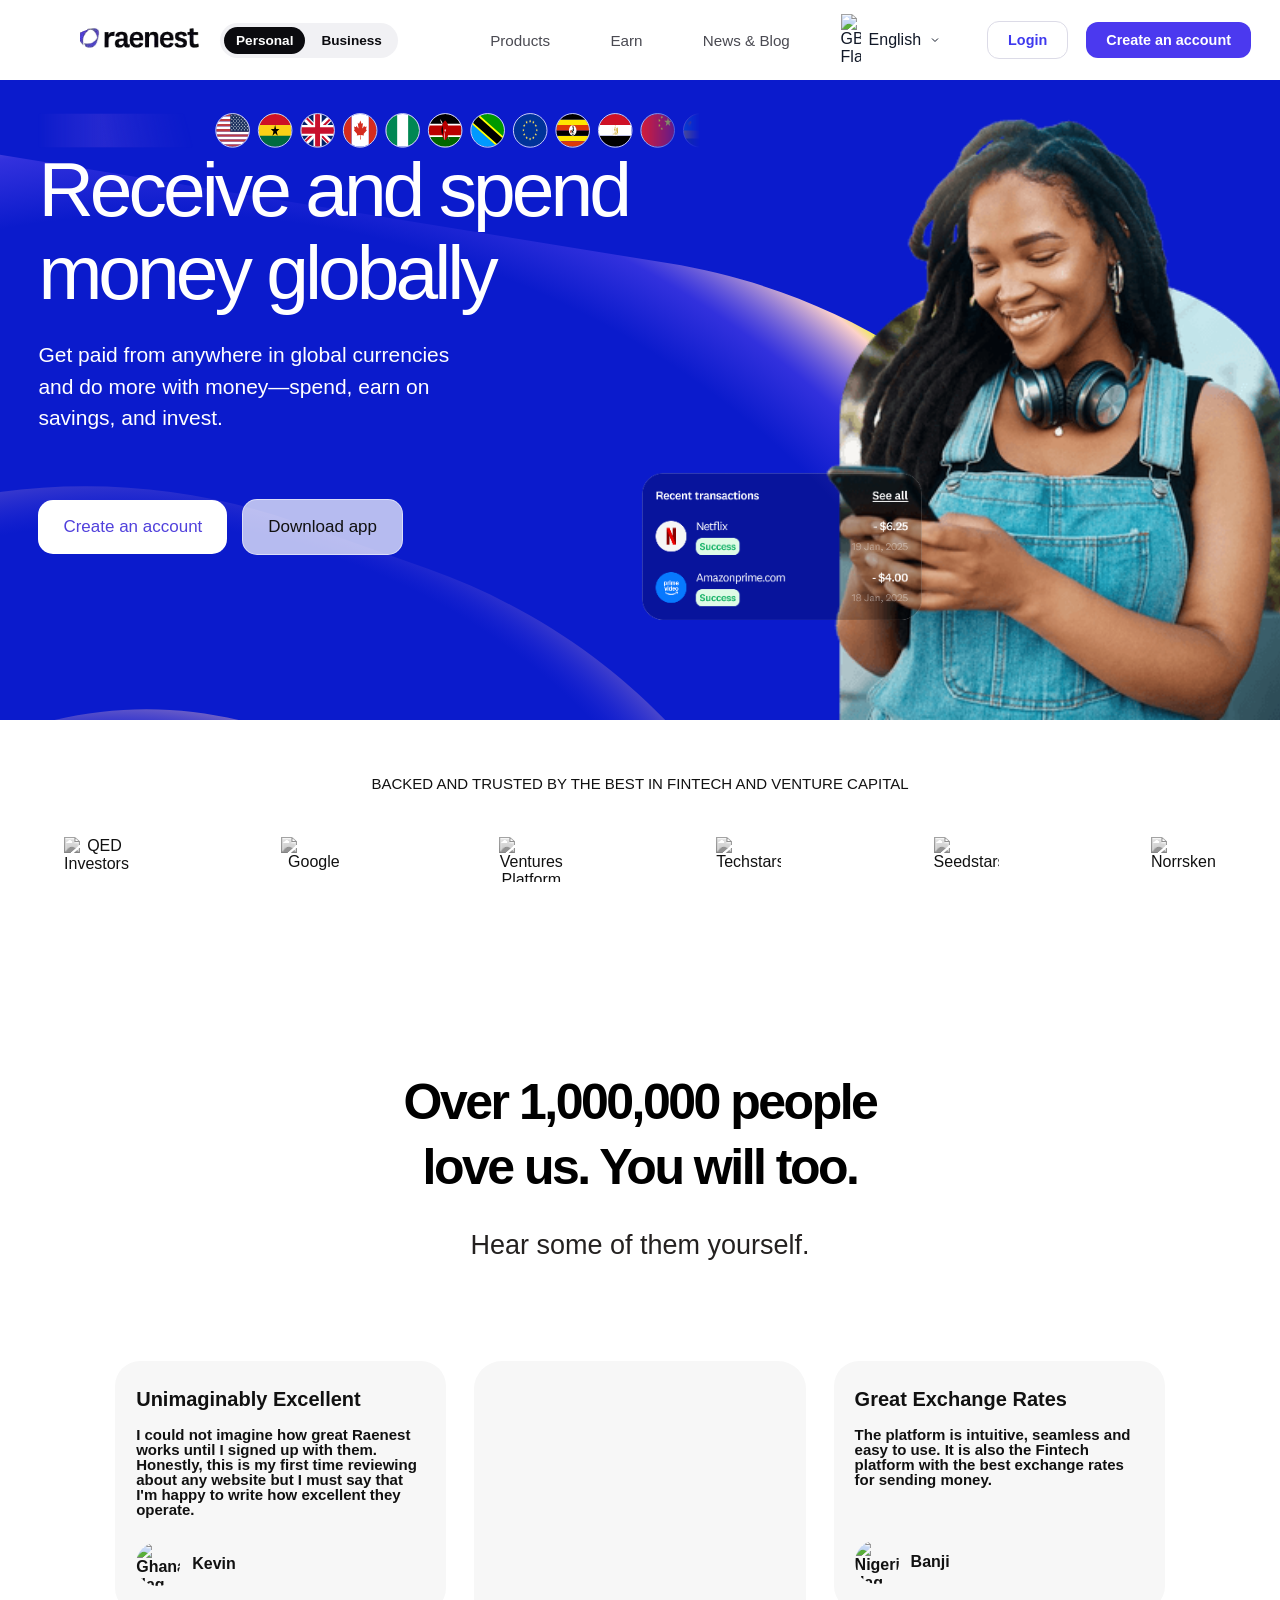
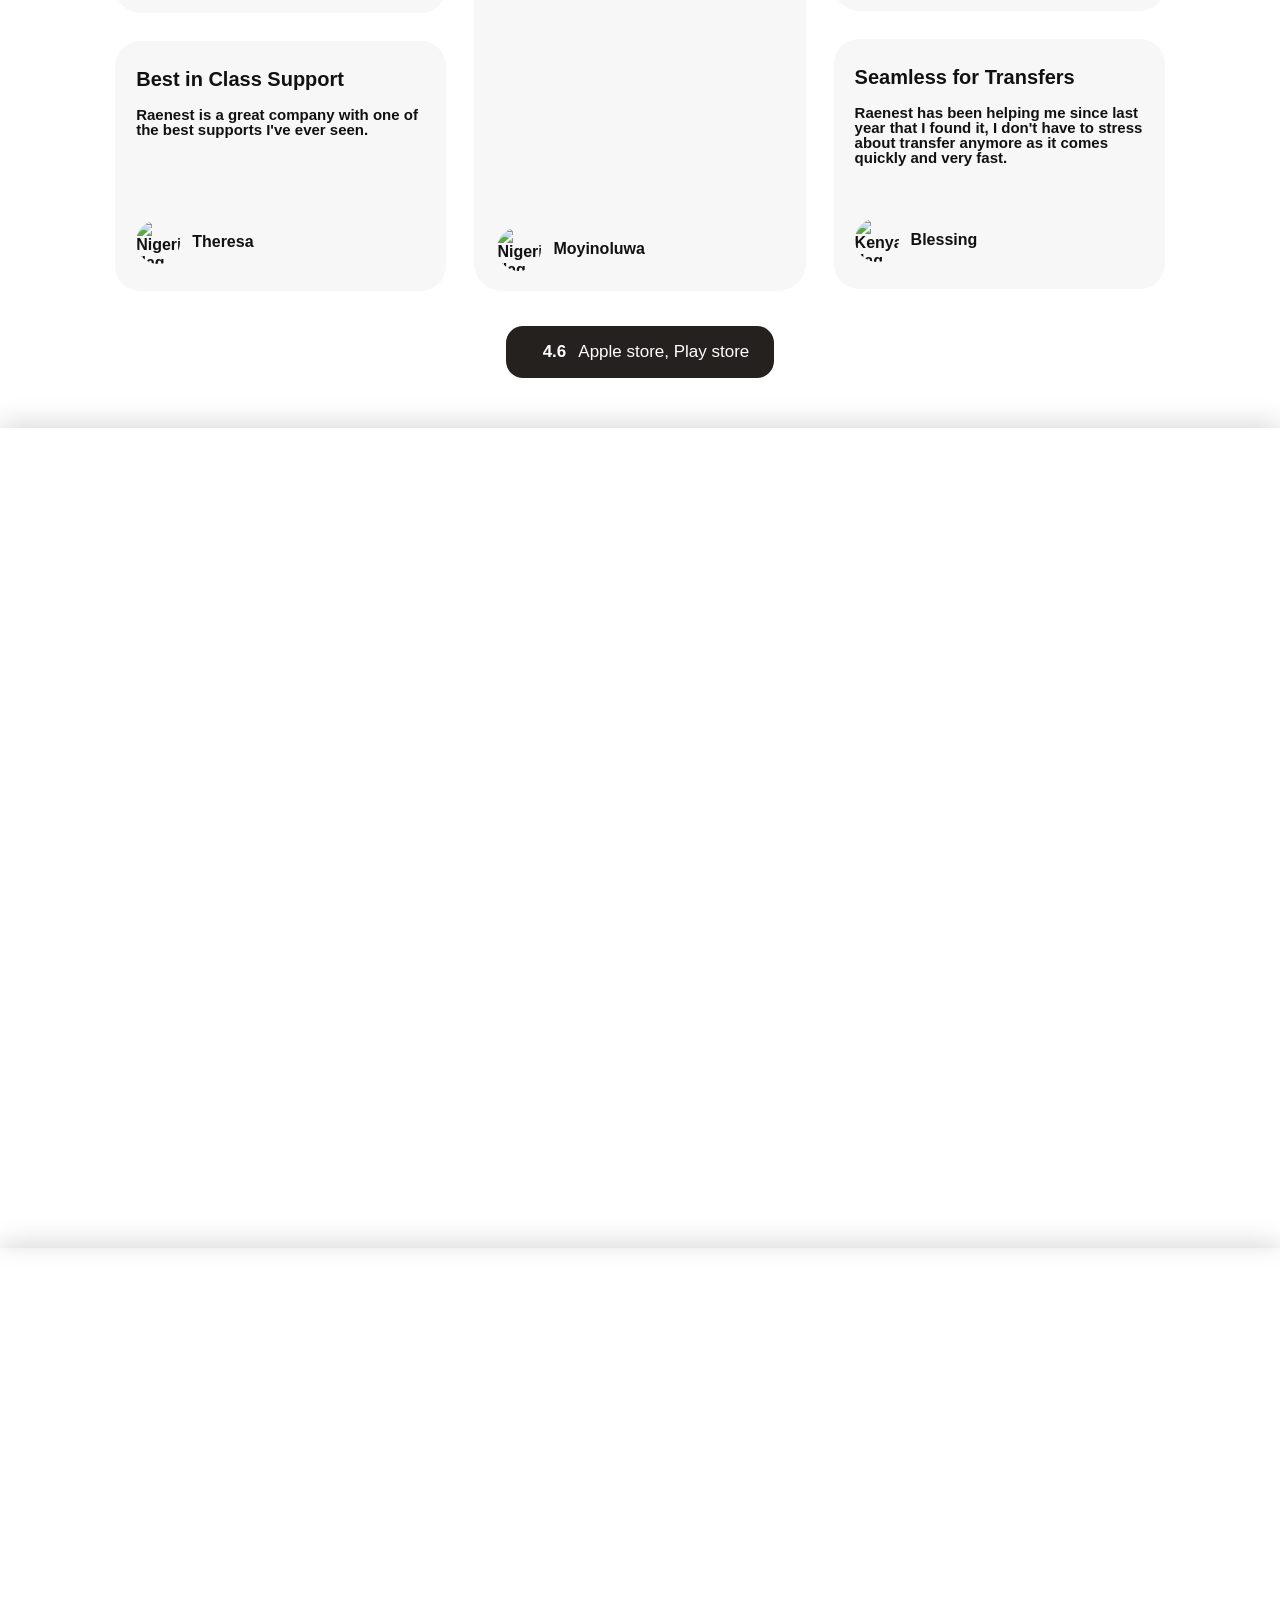
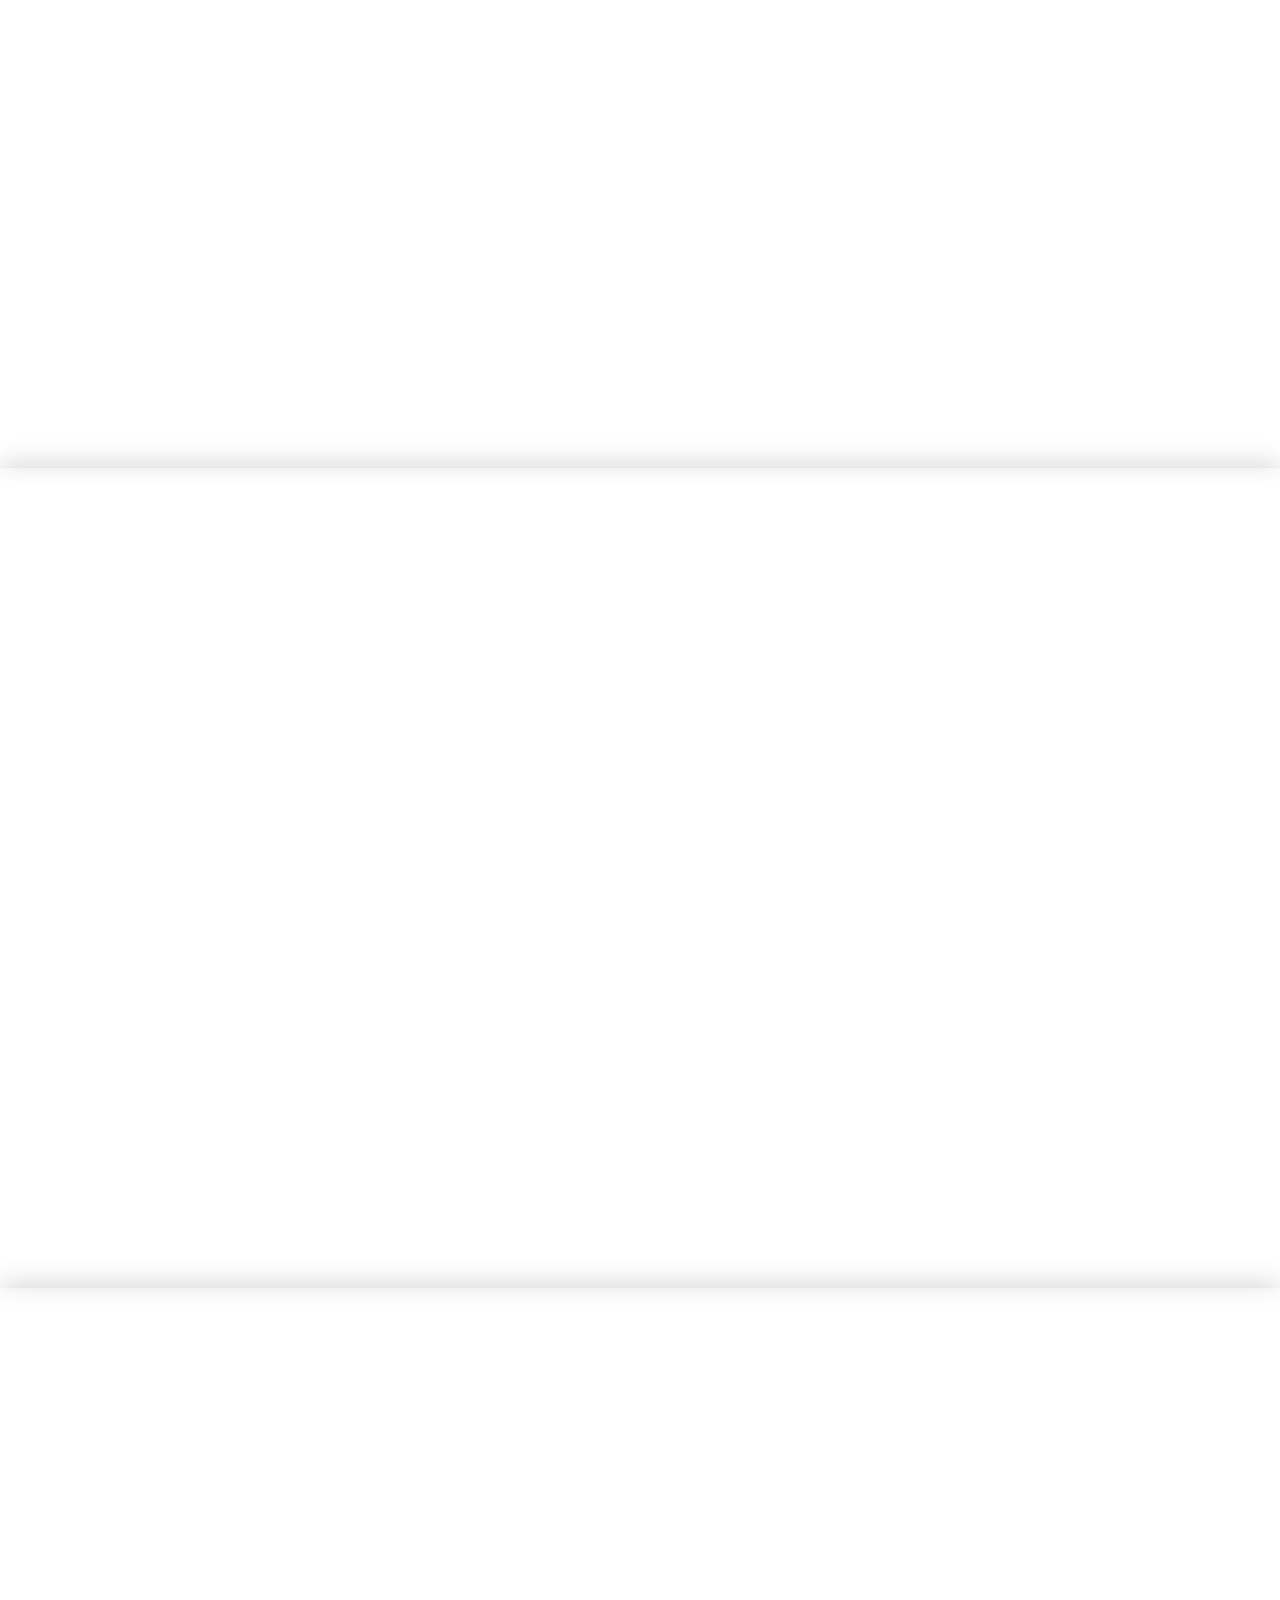
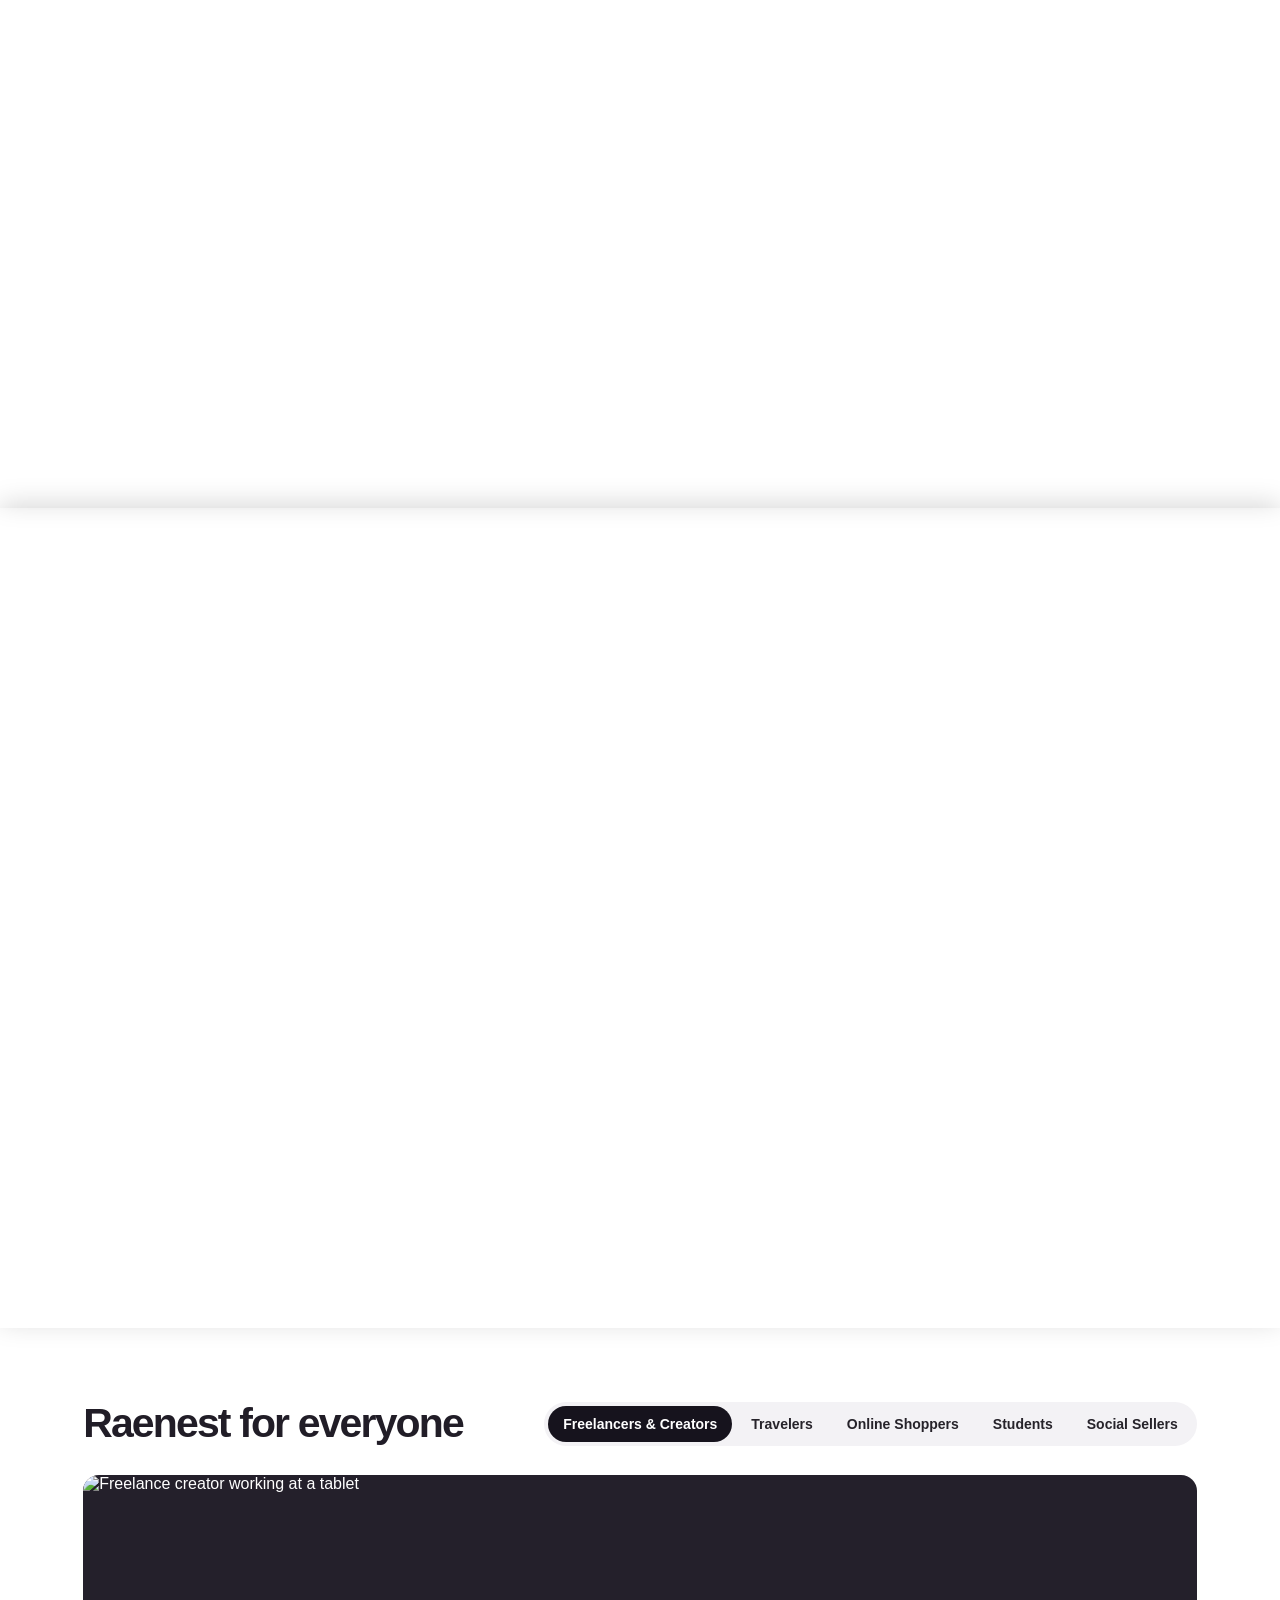
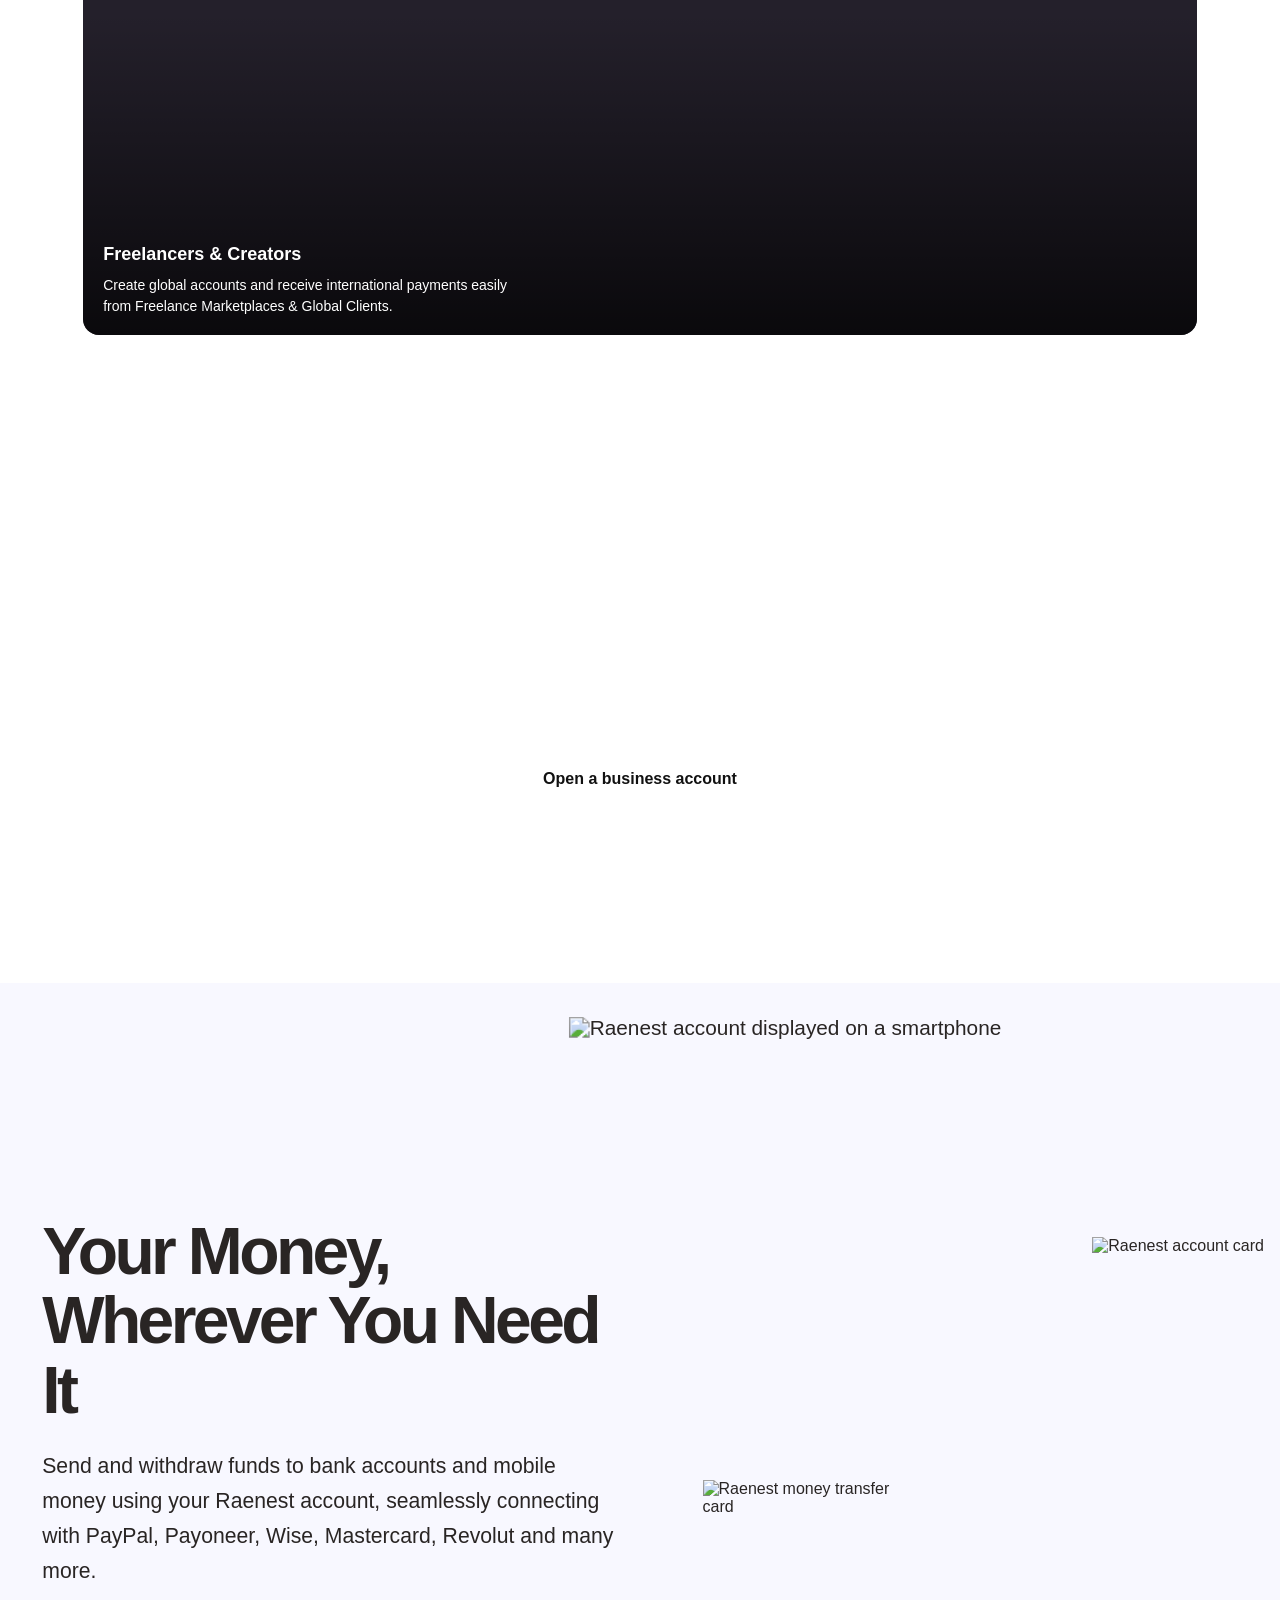
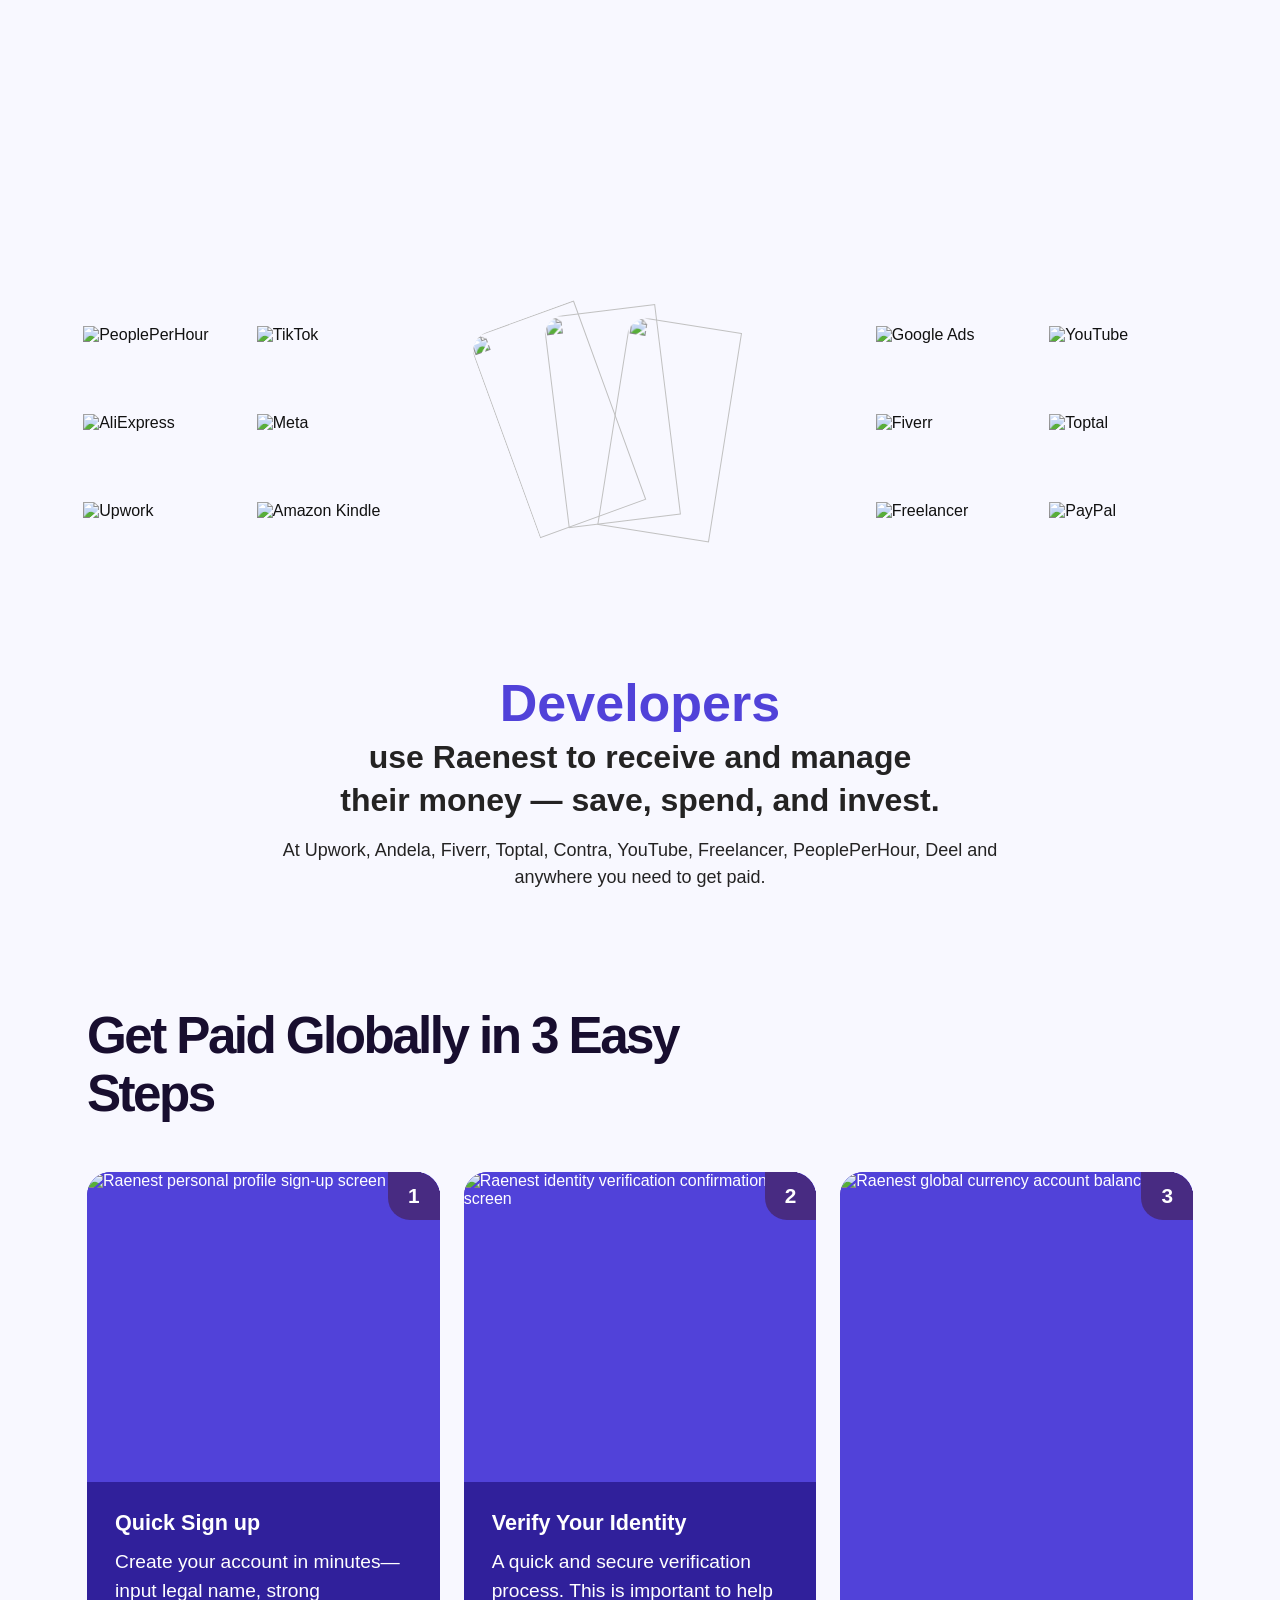
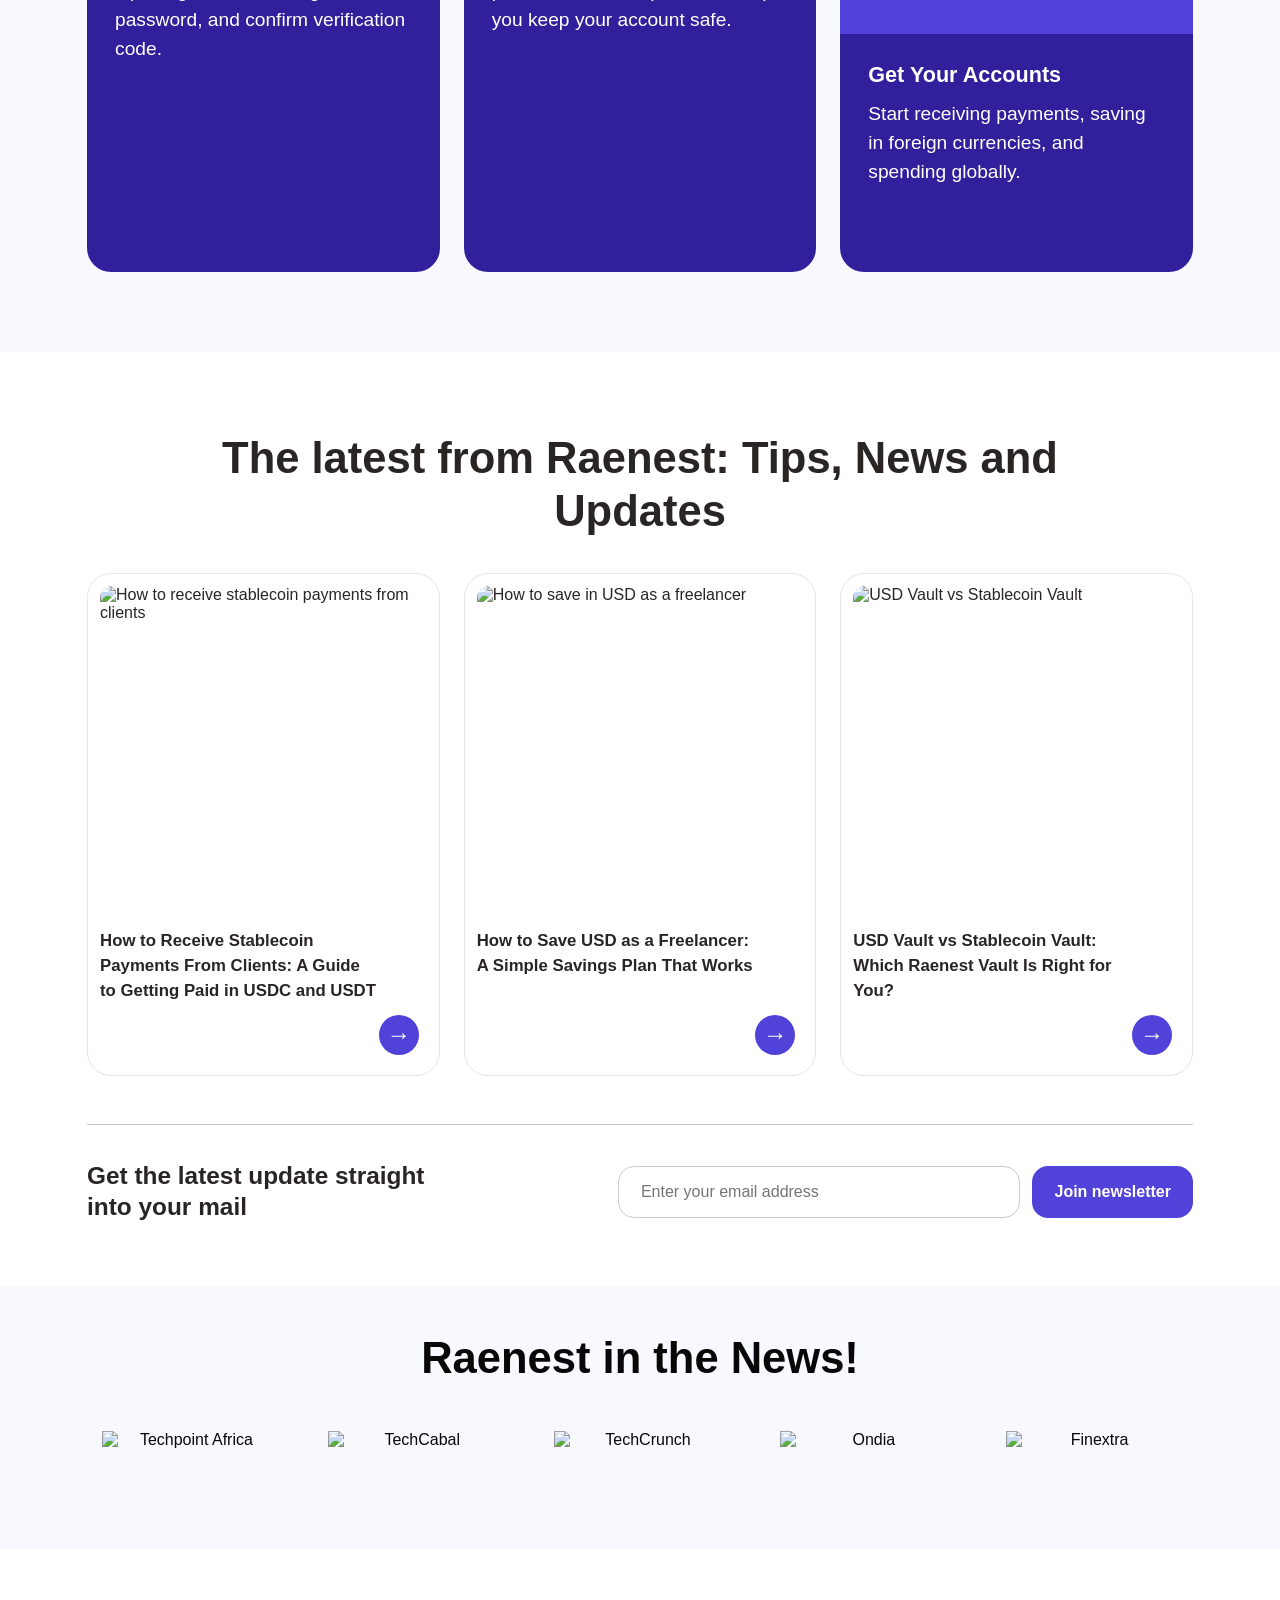
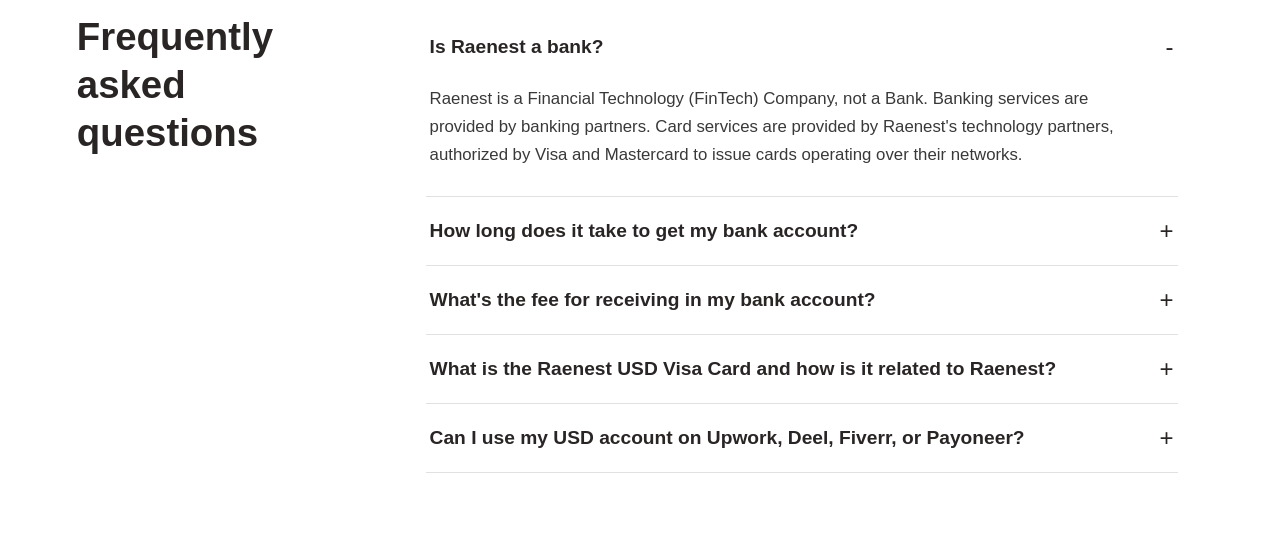
==== index.html @ e1b1f2dd "second commit" ====
<!DOCTYPE html>
<html lang="en">
<head>
    <meta charset="UTF-8">
    <meta name="viewport" content="width=device-width, initial-scale=1.0">
    <title>Raenest Landing Page</title>
    <link rel="stylesheet" href="projectse.css">
</head>
<body>

    <nav class="navbar">
        <div class="nav-left">
            <div class="logo-placeholder">
                <img src="raenest-removebg-preview.png" alt="Raenest" width="120px">
            </div>
            <div class="audience-toggle" role="group" aria-label="Choose account type">
                <input type="radio" name="audience" id="personal" checked>
                <label class="nav-link" for="personal">Personal</label>
                <input type="radio" name="audience" id="business">
                <label class="nav-link" for="business">Business</label>
            </div>
        </div>
        <input class="nav-menu-toggle" type="checkbox" id="nav-menu-toggle" aria-label="Toggle navigation menu">
        <label class="menu-toggle" for="nav-menu-toggle" aria-hidden="true">
            <span></span>
            <span></span>
        </label>
        <div class="nav-content">
            <div class="nav-center">
                <a href="#" class="nav-link">Products</a>
                <a href="#" class="nav-link">Earn</a>
                <a href="#" class="nav-link">News &amp; Blog</a>
            </div>
            <div class="nav-right">
                <div class="lang-selector">
                    <img class="flag" src="https://cdn.prod.website-files.com/67d85bdb392a92fa03e2f524/6a8ad5b610c1d2eadf1f2178_united-kingdom%20(1).png" alt="GB Flag" width="20px">
                    <span class="lang-text">English</span>
                    <svg class="chevron" width="12" height="12" viewBox="0 0 24 24" fill="none" stroke="currentColor" stroke-width="2"><path d="M6 9l6 6 6-6"/></svg>
                    <ul class="dropdown-menu dropdown-menu-end border-0 custom-dropdown-menu">
                        <li><a class="dropdown-item fw-bold" href="#">English</a></li>
                        <li><a class="dropdown-item" href="#">Spanish (Argentina)</a></li>
                        <li><a class="dropdown-item" href="#">French</a></li>
                        <li><a class="dropdown-item" href="#">Portuguese (Brazil)</a></li>
                        <li><a class="dropdown-item" href="#">Spanish (Colombia)</a></li>
                    </ul>
                </div>
                <a href="#" class="btn-login">Login</a>
                <a href="#" class="btn-signup">Create an account</a>
            </div>
        </div>
    </nav>


   
<section class="hero-section">

    <div class="hero-content">

        <div class="marquee">
    <div class="image-marquee-track">

        <img src="marquee Mask group (1).svg" alt="Country flags">
        <img src="logo marquee.svg" alt="Country flags">

    
        <img src="marquee Mask group (1).svg" alt="">
        <img src="logo marquee.svg" alt="">

    </div>
</div>

   
        <h1 class="hero-title">
            Receive and spend <br>
            money globally
        </h1>

   
        <p class="hero-description">
            Get paid from anywhere in global currencies
            and do more with money—spend, earn on
            savings, and invest.
        </p>

     
        <div class="hero-actions">
            <a href="#" class="btn-cta primary-btn">
                Create an account
            </a>

            <a href="#" class="btn-cta secondary-btn">
                Download app
            </a>
        </div>

    </div>

   
    <div class="hero-media">
        <img src="Hero img personal-p-500.png" alt="Woman using her phone" width="2000px">
    </div>

    <div class="transaction-ui">
        <img src="Hero UI elements-1.png" alt="Background design">
    </div>

</section>

<section class="partners-section">

    <p class="partners-title">
        BACKED AND TRUSTED BY THE BEST IN FINTECH AND VENTURE CAPITAL
    </p>

    <div class="partners-logos">

        <img src="https://cdn.prod.website-files.com/67d85bdb392a92fa03e2f524/67da66e25339e051897888ee_qed.png" alt="QED Investors">

        <img src="https://cdn.prod.website-files.com/67d85bdb392a92fa03e2f524/67da66e2ddf67bd881749128_google.png" alt="Google">

        <img src="https://cdn.prod.website-files.com/67d85bdb392a92fa03e2f524/67da66e289b6706c3b42531a_vp.png" alt="Ventures Platform">

        <img src="https://cdn.prod.website-files.com/67d85bdb392a92fa03e2f524/67da66e2ac4a8a6c96a04547_techstars.png" alt="Techstars">

        <img src="https://cdn.prod.website-files.com/67d85bdb392a92fa03e2f524/67da66e2a1e0321127b392e8_seedstars.png" alt="Seedstars">

        <img src="https://cdn.prod.website-files.com/67d85bdb392a92fa03e2f524/6970a42908ffd82bfbc701b1_61f171f1e7e4fd0fe075a36a_n22_logo_2-p-500%20(2)%201%20(1).png" alt="Norrsken">

    </div>       
    
</section>

<section class="testimonial-heading">

    <h2>
        Over 1,000,000 people
        <br>
        love us. You will too.
    </h2>

    <p>Hear some of them yourself.</p>

</section>


<section class="testimonials-section">

    <div class="testimonials-container">

       
        <div class="testimonial-column">

            <div class="testimonial-card">
                <h3>Unimaginably Excellent</h3>
                <p><b>
                    I could not imagine how great Raenest works until I signed up with them. Honestly, this is my first time reviewing about any website but I must say that I'm happy to write how excellent they operate.
                </p></b>

                <div class="customer">
                    <img src="https://cdn.prod.website-files.com/67d85bdb392a92fa03e2f524/6807d1d28d7497fd3f35af4a_GH.webp" alt="Ghana flag">
                    <span>Kevin</span>
                </div>
            </div>

            <div class="testimonial-card">
                <h3>Best in Class Support</h3>
                <p><b>
                    Raenest is a great company with one of the
                    best supports I've ever seen.
                </p></b>

                <div class="customer">
                    <img src="https://cdn.prod.website-files.com/67d85bdb392a92fa03e2f524/6821d0d958e5afc24453688b_ng.svg" alt="Nigeria flag">
                    <span>Theresa</span>
                </div>
            </div>

        </div>

       
        <div class="testimonial-video">

            <div class="video-thumbnail">
                <iframe
                    src="https://www.youtube-nocookie.com/embed/g3D_YGKjyms"
                    title="Moyinoluwa's customer testimonial"
                    allow="accelerometer; autoplay; clipboard-write; encrypted-media; gyroscope; picture-in-picture; web-share"
                    referrerpolicy="strict-origin-when-cross-origin"
                    allowfullscreen>
                </iframe>
            </div>

            <div class="customer">
                <img src="https://cdn.prod.website-files.com/67d85bdb392a92fa03e2f524/6807d11985d46c59f5491fde_NG.webp" alt="Nigeria flag">
                <span>Moyinoluwa</span>
            </div>

        </div>

      
        <div class="testimonial-column">

            <div class="testimonial-card">
                <h3>Great Exchange Rates</h3>
                <p><b>
                    The platform is intuitive, seamless and easy to use. It is also the Fintech platform with the best exchange rates for sending money.
                </p></b>

                <div class="customer">
                    <img src="https://cdn.prod.website-files.com/67d85bdb392a92fa03e2f524/6821d0d958e5afc24453688b_ng.svg" alt="Nigeria flag">
                    <span>Banji</span>
                </div>
            </div>

            <div class="testimonial-card">
                <h3>Seamless for Transfers</h3>
                <p><b>
                    Raenest has been helping me since last year that I found it, I don't have to stress about transfer anymore as it comes quickly and very fast.
                </p></b>

                <div class="customer">
                    <img src="https://cdn.prod.website-files.com/67d85bdb392a92fa03e2f524/6821d0d9dca1f99797d96f65_kny.svg" alt="Kenya flag">
                    <span>Blessing</span>
                </div>
            </div>

        </div>

    </div>

    <div class="rating-badge">
        <img src="store-rating.png" alt="">
        <strong>4.6</strong>
        <span>Apple store, Play store</span>
    </div>

</section>



<section class="raenest-stack">

   
    <div class="stack-card receive-card">
        <h3>Receive money</h3>

        <img class="inner-first" src="https://cdn.prod.website-files.com/67d85bdb392a92fa03e2f524/67dbf3dde33fa740f7d812b1_slider%201%20ui%20element%2001.svg" alt="" width="400px">

        <div class="card-content">
            <h1>The reliable way to get paid</h1>
            <p>
                Get paid on time, every time, with accounts
                in USD, GBP, EUR, plus easy invoicing and payment links.
            </p>
            <a href="#">Learn more →</a>
        </div>
    </div>


    <div class="stack-card accounts-card">
        <h3>Global accounts</h3>

        <div class="card-content">
            <h1>Global Accounts</h1>
            <p>
               Get USD, GBP, EUR, USDT and USDC accounts in minutes so you can focus on what
                matters most—receiving, spending and saving your money.
            </p>
            <a href="#">Learn more →</a>
        </div>
    </div>

    <div class="stack-card cards-card">
        <h3>Cards</h3>

        <div class="card-content">
            <h1>Cards for everyone</h1>
            <p>
                Work, shop, travel – you decide. Our virtual and physical cards give you the power 
                with transparent pricing, accepted wherever Visa is accepted. Whether it’s Google, 
                Canva, Zoom, AWS, Amazon, eBay etc. We’ve got you
            </p>
            <a href="#">Learn more →</a>
        </div>
    </div>

    <div class="stack-card send-card">
        <h3>Send money</h3>

        <div class="card-content">
            <h1>Send money worldwide</h1>
            <p>
                Sending money is now easier and more affordable with reasonable upfront transaction fees and
                 flexible transfer options. Get started today and send your first transfer in minutes.
            </p>
            <a href="#">Learn more →</a>
        </div>
    </div>


    <div class="stack-card earn-card">
        <h3>Earn</h3>

        <div class="card-content">
            <h1>Exclusive rewards & perks</h1>
            <p>
                The more you transact, the more you earn
                real money — unlock monthly rewards.
            </p>
            <a href="#">Learn more →</a>
        </div>
    </div>

</section>

<div id="carouselPeek" class="carousel slide">
  <input class="audience-radio" type="radio" name="audience-carousel" id="audience-freelancers" checked>
  <input class="audience-radio" type="radio" name="audience-carousel" id="audience-travelers">
  <input class="audience-radio" type="radio" name="audience-carousel" id="audience-shoppers">
  <input class="audience-radio" type="radio" name="audience-carousel" id="audience-students">
  <input class="audience-radio" type="radio" name="audience-carousel" id="audience-sellers">
  <div class="d-flex justify-content-between align-items-center">
    <h2 class="mb-0">Raenest for everyone</h2>
        <div class="d-flex align-items-center gap-3">
          <div class="carousel-indicators carousel-audience-toggle" role="group" aria-label="Choose who Raenest is for">
            <label class="carousel-audience-button" for="audience-freelancers">Freelancers &amp; Creators</label>
            <label class="carousel-audience-button" for="audience-travelers">Travelers</label>
            <label class="carousel-audience-button" for="audience-shoppers">Online Shoppers</label>
            <label class="carousel-audience-button" for="audience-students">Students</label>
            <label class="carousel-audience-button" for="audience-sellers">Social Sellers</label>
          </div>
    </div>
  </div>
  <div class="carousel-inner">
    <div class="carousel-item audience-slide">
      <img src="https://cdn.prod.website-files.com/67d8614570bbea9ea5932686/6809058ad8a04756d5810503_who%20we%20serve%2001-p-800.webp" class="d-block w-100" alt="Freelance creator working at a tablet">
      <div class="audience-slide-copy">
        <h3>Freelancers &amp; Creators</h3>
        <p>Create global accounts and receive international payments easily from Freelance Marketplaces &amp; Global Clients.</p>
      </div>
    </div>
    <div class="carousel-item audience-slide">
      <img src="https://cdn.prod.website-files.com/67d8614570bbea9ea5932686/680905a67134492a493ee0a6_who%20we%20serve%2002-p-500.webp" class="d-block w-100" alt="Traveler at an airport">
      <div class="audience-slide-copy">
        <h3>Travelers</h3>
        <p>Use your card at Visa merchants worldwide while you travel.</p>
      </div>
    </div>
    <div class="carousel-item audience-slide"><img src="https://cdn.prod.website-files.com/67d8614570bbea9ea5932686/680905bbd5bf2c9bf42b6312_who%20we%20serve%2003.webp" class="d-block w-100" alt="Online shopper making a purchase">
    <div class="audience-slide-copy">
      <h3>Online Shoppers</h3>
      <p>Use virtual dollar cards for international shopping.</p></div>
    </div>
    <div class="carousel-item audience-slide">
      <img src="https://cdn.prod.website-files.com/67d8614570bbea9ea5932686/680905c8bfa031d79706c6eb_who%20we%20serve%2004.webp" class="d-block w-100" alt="Student studying with a laptop">
      <div class="audience-slide-copy">
        <h3>Students</h3>
          <p>Easily pay for courses, subscriptions, and study materials via our USD card.</p>
      </div>
    </div>
    <div class="carousel-item audience-slide">
      <img src="https://cdn.prod.website-files.com/67d8614570bbea9ea5932686/680905d64594fe06327c1381_who%20we%20serve%2005.webp" class="d-block w-100" alt="Social seller managing an online business">
      <div class="audience-slide-copy">
        <h3>Social Sellers</h3>
          <p>Accept payments from customers worldwide through payment links.</p>
      </div>
    </div>
  </div>
</div>

 <section class="business-banner">
        <h1>Raenest for business</h1>
        <p>Join over 11,000 businesses making international payments and receiving money in 13+ countries on Raenest business.</p>
        <a class="business-banner-button" href="#">Open a business account</a>
    </section>

 <section class="money-section" aria-labelledby="money-title">
     <div class="money-copy">
         <h2 id="money-title">Your Money,<br>Wherever You Need It</h2>
         <p>Send and withdraw funds to bank accounts and mobile money using your Raenest account, seamlessly connecting with PayPal, Payoneer, Wise, Mastercard, Revolut and many more.</p>
     </div>
     <div class="money-visual" aria-label="Raenest account on a phone with account and transfer cards">
         <img class="money-phone" src="https://cdn.prod.website-files.com/67d85bdb392a92fa03e2f524/682f5419c71336ffd4733404_Raenest%20Standing%20mockup%201-p-1080.webp" alt="Raenest account displayed on a smartphone">
         <img class="money-card money-card-account" src="https://cdn.prod.website-files.com/67d85bdb392a92fa03e2f524/67fe71a81bd4684160470954_money%20everywhere1.svg" alt="Raenest account card">
         <img class="money-card money-card-transfer" src="https://cdn.prod.website-files.com/67d85bdb392a92fa03e2f524/67fe71652abb49bf3261e1db_money%20everywhere2.svg" alt="Raenest money transfer card">
     </div>
 </section>

 <section class="platforms-section" aria-label="Platforms where Raenest customers work and shop">
     <div class="platform-logos platform-logos-left">
         <img src="https://cdn.prod.website-files.com/67d85bdb392a92fa03e2f524/67dc4bf00f633246ea915879_Creator-company%20logos.png" alt="PeoplePerHour">
         <img src="https://cdn.prod.website-files.com/67d85bdb392a92fa03e2f524/67dc4bf052cb35311f420225_Creator-company%20logos-1.png" alt="TikTok">
         <img src="https://cdn.prod.website-files.com/67d85bdb392a92fa03e2f524/67dc4bf022e80fd8a66d3653_Creator-company%20logos-2.png" alt="AliExpress">
         <img src="https://cdn.prod.website-files.com/67d85bdb392a92fa03e2f524/67dc4bf0cf673574048ae41c_Creator-company%20logos-3.png" alt="Meta">
         <img src="https://cdn.prod.website-files.com/67d85bdb392a92fa03e2f524/67dc4bf0763643399f2bbbe7_Creator-company%20logos-4.png" alt="Upwork">
         <img src="https://cdn.prod.website-files.com/67d85bdb392a92fa03e2f524/67dc4bf0763643399f2bbbfc_Creator-company%20logos-5.png" alt="Amazon Kindle">
     </div>
     <div class="platform-photo-stack" aria-hidden="true">
         <img class="platform-photo platform-photo-back" src="https://cdn.prod.website-files.com/67d85bdb392a92fa03e2f524/6819d4702c0fd378b392551c_Image%20back.webp" alt="">
         <img class="platform-photo platform-photo-middle" src="https://cdn.prod.website-files.com/67d85bdb392a92fa03e2f524/67fe1f188cca21f55a1c3e34_Image%20middle.webp " alt="">
         <img class="platform-photo platform-photo-front" src="https://cdn.prod.website-files.com/67d85bdb392a92fa03e2f524/67fe1f1810c4b7073c1eb0fd_image%20front.webp" alt="">
     </div>
     <div class="platform-logos platform-logos-right">
         <img src="https://cdn.prod.website-files.com/67d85bdb392a92fa03e2f524/67dc4e394bf57ab612274344_creator%20company%20logo-%20right%2006.png" alt="Google Ads">
         <img src="https://cdn.prod.website-files.com/67d85bdb392a92fa03e2f524/67dc4e39f5ac94f893e83220_creator%20company%20logo-%20right%2005.png" alt="YouTube">
         <img src="https://cdn.prod.website-files.com/67d85bdb392a92fa03e2f524/67dc4e392598c0616673cb3e_creator%20company%20logo-%20right%2003.png" alt="Fiverr">
         <img src="https://cdn.prod.website-files.com/67d85bdb392a92fa03e2f524/67dc4e39b0a720d79dbbdd76_creator%20company%20logo-%20right%2004.png" alt="Toptal">
         <img src="https://cdn.prod.website-files.com/67d85bdb392a92fa03e2f524/67dc4e39ec187bfc99953077_creator%20company%20logo-%20right%2002.png" alt="Freelancer">
         <img src="https://cdn.prod.website-files.com/67d85bdb392a92fa03e2f524/67dc4e390ab7c383a4149381_creator%20company%20logo-%20right%2001.png" alt="PayPal">
     </div>
 </section>

  <section class="developers-section" aria-labelledby="developers-title">
        <p class="developers-label">Developers</p>
        <h2 class="developers-title" id="developers-title">
            use Raenest to receive and manage<br class="desktop-break">
            their money — save, spend, and invest.
        </h2>
        <p class="developers-description">
            At Upwork, Andela, Fiverr, Toptal, Contra, YouTube, Freelancer,
            PeoplePerHour, Deel and anywhere you need to get paid.
        </p>
    </section>

    <section class="steps-section" aria-labelledby="steps-title">
        <h2 id="steps-title">Get Paid Globally in 3 Easy Steps</h2>
        <div class="steps-grid">
            <article class="step-card">
                <span class="step-number">1</span>
                <img class="step-image" src="https://cdn.prod.website-files.com/67d85bdb392a92fa03e2f524/67deaf884b0b9419f973baef_Paid%20Globally%20img.png" alt="Raenest personal profile sign-up screen">
                <div class="step-copy"><h3>Quick Sign up</h3><p>Create your account in minutes—input legal name, strong password, and confirm verification code.</p></div>
            </article>
            <article class="step-card">
                <span class="step-number">2</span>
                <img class="step-image" src="https://cdn.prod.website-files.com/67d85bdb392a92fa03e2f524/67deaf882eff45c1fa839dbd_Paid%20Globally%20img%202-p-800.png" alt="Raenest identity verification confirmation screen">
                <div class="step-copy"><h3>Verify Your Identity</h3><p>A quick and secure verification process. This is important to help you keep your account safe.</p></div>
            </article>
            <article class="step-card">
                <span class="step-number">3</span>
                <img class="step-image" src="https://cdn.prod.website-files.com/67d85bdb392a92fa03e2f524/680a8ffc246faf7a360ef5bf_3%20steps%20personal%203rd-p-500.webp" alt="Raenest global currency account balances">
                <div class="step-copy"><h3>Get Your Accounts</h3><p>Start receiving payments, saving in foreign currencies, and spending globally.</p></div>
            </article>
        </div>
    </section>

    <section class="news-section" aria-labelledby="news-title">
        <h2 id="news-title">The latest from Raenest: Tips, News and Updates</h2>
        <div class="news-grid">
            <a class="news-card" href="#" aria-label="How to Receive Stablecoin Payments From Clients: A Guide to Getting Paid in USDC and USDT">
                <img src="https://cdn.prod.website-files.com/67d8614570bbea9ea5932686/6aeb5631c6ea77515058d1ca_how%20to%20receive%20stablecoin.png" alt="How to receive stablecoin payments from clients">
                <h3>How to Receive Stablecoin Payments From Clients: A Guide to Getting Paid in USDC and USDT</h3>
                <span class="news-arrow" aria-hidden="true">→</span>
            </a>
            <a class="news-card" href="#" aria-label="How to Save USD as a Freelancer: A Simple Savings Plan That Works">
                <img src="https://cdn.prod.website-files.com/67d8614570bbea9ea5932686/6aeb4e02970096c683067dca_How%20to%20save%20in%20USD.png" alt="How to save in USD as a freelancer">
                <h3>How to Save USD as a Freelancer: A Simple Savings Plan That Works</h3>
                <span class="news-arrow" aria-hidden="true">→</span>
            </a>
            <a class="news-card" href="#" aria-label="USD Vault vs Stablecoin Vault: Which Raenest Vault Is Right for You?">
                <img src="https://cdn.prod.website-files.com/67d8614570bbea9ea5932686/6aeb41f84e2b49672719824b_usd%20vs%20stablecoin-p-500.png" alt="USD Vault vs Stablecoin Vault">
                <h3>USD Vault vs Stablecoin Vault: Which Raenest Vault Is Right for You?</h3>
                <span class="news-arrow" aria-hidden="true">→</span>
            </a>
        </div>
        <div class="newsletter">
            <h2>Get the latest update straight into your mail</h2>
            <div class="newsletter-form">
                <input type="email" aria-label="Email address" placeholder="Enter your email address">
                <button type="button">Join newsletter</button>
            </div>
        </div>
    </section>

    <section class="press-section" aria-labelledby="press-title">
        <h2 id="press-title">Raenest in the News!</h2>
        <div class="press-logos">
            <img src="https://cdn.prod.website-files.com/67d85bdb392a92fa03e2f524/6974d282ff50ab3842ae30f0_images%20(4).png" alt="Techpoint Africa">
            <img src="https://cdn.prod.website-files.com/67d85bdb392a92fa03e2f524/6974d2188a5346d4453f3396_TC-Logos_TC-Logo-_-Orange-Combination-Mark-p-2000.png" alt="TechCabal">
            <img src="https://cdn.prod.website-files.com/67d85bdb392a92fa03e2f524/6970c15f74f1c628029c77b8_techcrunch-logo%201.jpg" alt="TechCrunch">
            <img src="https://cdn.prod.website-files.com/67d85bdb392a92fa03e2f524/6974d1e6c08b68dd8a635dd7_logo-condia.b26a2aa3.png" alt="Ondia">
            <img src="https://cdn.prod.website-files.com/67d85bdb392a92fa03e2f524/6970ab3af79887faec24d46a_finextra-logo.png" alt="Finextra">
        </div>
    </section>

    <section class="faq-section" aria-labelledby="faq-title">
        <h2 id="faq-title">Frequently asked questions</h2>
        <div class="faq-list">
            <details class="faq-item" name="faq" open>
                <summary class="faq-question">Is Raenest a bank?</summary>
                <div class="faq-answer">
                    Raenest is a Financial Technology (FinTech) Company, not a Bank. Banking services are provided by banking partners. Card services are provided by Raenest's technology partners, authorized by Visa and Mastercard to issue cards operating over their networks.
                </div>
            </details>
            <details class="faq-item" name="faq">
                <summary class="faq-question">How long does it take to get my bank account?</summary>
                <div class="faq-answer">
                    Once you complete sign-up and any required identity verification, available account details will appear in your Raenest app. Some accounts may require additional review.
                </div>
            </details>
            <details class="faq-item" name="faq">
                <summary class="faq-question">What's the fee for receiving in my bank account?</summary>
                <div class="faq-answer">
                    Fees can depend on the account currency and payment method. Check the fee details in your Raenest app before completing a transfer.
                </div>
            </details>
            <details class="faq-item" name="faq">
                <summary class="faq-question">What is the Raenest USD Visa Card and how is it related to Raenest?</summary>
                <div class="faq-answer">
                    The Raenest USD Visa Card is a payment card available through the Raenest platform. The card is issued by a licensed card partner; Raenest provides the platform to access and manage it.
                </div>
            </details>
            <details class="faq-item" name="faq">
                <summary class="faq-question">Can I use my USD account on Upwork, Deel, Fiverr, or Payoneer?</summary>
                <div class="faq-answer">
                    You can add your Raenest USD account details to supported platforms for receiving payments. Check each platform's requirements and accepted account types before adding your details.
                </div>
            </details>
        </div>
    </section>





</body>
</html>
---- projectse.css ----
* {
    box-sizing: border-box;
    margin: 0;
    padding: 0;
}

body {
    font-family: -apple-system, BlinkMacSystemFont, "Segoe UI", Roboto, Helvetica, Arial, sans-serif;
    background-color: #ffffff;
    color: #111111;
    min-height: 100vh;
    display: flex;
    flex-direction: column;
    padding: 0;
    margin: 0;
    overflow-x: hidden;
}

img {
    max-width: 100%;
}

.navbar {
    position: sticky;
    top: 0;
    width: 100%;
    height: 80px;
    background: #fff;
    display: flex;
    align-items: center;
    padding: 0 24px 0 80px;
    z-index: 100;
}

.nav-left {
    display: flex;
    align-items: center;
    gap: 20px;
}

.nav-right {
    display: flex;
    align-items: center;
    gap: 18px;
    z-index: 2;
    margin-left: auto;
    margin-right: 5px;
}

.nav-content {
    display: contents;
}

.lang-selector {
    position: relative;
    display: inline-flex;
    align-items: center;
    gap: 8px;
    padding: 10px 12px;
    border-radius: 999px;
    color: #111827;
    background: transparent;
    margin-right: 16px;
}

.nav-link {
    font-size: 0.95rem;
    font-weight: 500;
    color: #4a4a52;
    text-decoration: none;
}

.audience-toggle {
    display: flex;
    align-items: center;
    gap: 4px;
    padding: 4px;
    background: #f1f1f4;
    border-radius: 999px;
    flex-shrink: 0;
}

.audience-toggle .nav-link {
    display: block;
    padding: 6px 12px;
    border-radius: 999px;
    font-size: 0.85rem;
    font-weight: 600;
    color: #0b0b0f;
    white-space: nowrap;
    cursor: pointer;
    font-family: inherit;
    transition: background-color 0.2s ease, color 0.2s ease;
}

.audience-toggle input {
    position: absolute;
    opacity: 0;
}

.audience-toggle input:focus-visible + .nav-link {
    outline: 2px solid #4b39ef;
    outline-offset: 2px;
}

#personal:checked + .nav-link,
#business:checked + .nav-link {
    background: #0b0b0f;
    color: #fff;
}

.nav-center {
    position: absolute;
    left: 50%;
    transform: translateX(-50%);
    display: flex;
    align-items: center;
    justify-content: space-around;
    width: min(360px, 40vw);
    z-index: 1;
}

.nav-menu-toggle,
.menu-toggle {
    display: none;
}

.btn-signup {
    display: flex;
    align-items: center;
    font-size: 0.9rem;
    font-weight: 600;
    color: #fff;
    text-decoration: none;
    background: #4b39ef;
    padding: 10px 20px;
    border-radius: 12px;
}


.custom-dropdown-toggle::after {
  display: inline-block;
  margin-left: 0.255em;
  vertical-align: 0.255em;
  content: "";
  border-top: 0.3em solid;
  border-right: 0.3em solid transparent;
  border-bottom: 0;
  border-left: 0.3em solid transparent;
  color: #000000;
}

.custom-dropdown-menu {
  display: none;
  position: absolute;
  top: 100%;
  right: 0;
  background-color: #dbdbdb;
  border-radius: 12px;
  padding: 12px 4px;
  min-width: 210px;
  box-shadow: 0 4px 12px rgba(0, 0, 0, 0.05);
}

.lang-selector:hover .custom-dropdown-menu,
.lang-selector:focus-within .custom-dropdown-menu {
  display: block;
}

.custom-dropdown-menu .dropdown-item {
  color: #000000;
  padding: 8px 16px;
  font-size: 15px;
  text-decoration: none;
}

.custom-dropdown-menu li:first-child .dropdown-item {
  font-weight: 700;
}

.custom-dropdown-menu .dropdown-item:hover {
  background-color: rgba(0, 0, 0, 0.05);
  color: #000000;
}


.logo-placeholder {
    display: flex;
    align-items: center;
    flex-shrink: 0;
    font-size: 1.5rem;
    font-weight: 700;
    color: #0b0b0f;
}

.logo-placeholder img {
    display: block;
    width: 120px;
    height: auto;
    object-fit: contain;
}

.pill-item {
    font-size: 0.85rem;
    font-weight: 600;
    text-decoration: none;
    color: #0b0b0f;
    padding: 6px 14px;
    border-radius: 16px;
}

.pill-item.active {
    background: #0b0b0f;
    color: #fff;
}

.btn-login {
    font-size: 0.9rem;
    font-weight: 600;
    color: #3f39ef;
    text-decoration: none;
    border: 1px solid #dcdbe7;
    padding: 10px 20px;
    border-radius: 12px;
}


.hero-section {
    position: relative;
    width: 100%;
    height: clamp(620px, 50vw, 850px);
    overflow: hidden;
    background-color: rgb(11, 27, 204);
    background-image: url(hero\ bg\ \(1\).svg);
    background-size: cover;
    background-repeat: no-repeat;
    background-position: center;
    padding: 10px 3%;
}


.hero-content {
    width: 55%;
    position: relative;
    z-index: 2;
}


.marquee {
    width: 100%;
    overflow: hidden;
    position: relative;
}


.image-marquee-track {
    display: flex;
    padding-top: 2%;
    align-items: center;
    width: max-content;
    gap: 5px;
    animation: moveFlags 24s linear infinite;
}
.marquee {
    -webkit-mask-image: linear-gradient(
        to right,
        transparent,
        black 10%,
        black 90%,
        transparent
    );

    mask-image: linear-gradient(
        to right,
        transparent,
        black 10%,
        black 90%,
        transparent
    );
}


.image-marquee-track img {
    width: auto;
    height: 45px;
    padding-top: 10px;
    flex-shrink: 0;
    object-fit: contain;
}

@keyframes moveFlags {
    from {
        transform: translateX(0);
    }

    to {
        transform: translateX(-50%);
    }
}


.hero-title {
    max-width: 900px;
    color: white;
    font-size: clamp(3.5rem, 6vw, 7rem);
    font-weight: 400;
    line-height: 1.08;
    letter-spacing: -4px;
    margin-bottom: 25px;
}

.hero-description {
    color: white;
    font-size: 21px;
    font-weight: 400;
    line-height: 1.5;
    max-width: 450px;
    margin-bottom: 65px;
}


.hero-actions {
    display: flex;
    align-items: center;
    gap: 15px;
}


.btn-cta {
    display: inline-flex;
    align-items: center;
    justify-content: center;
    padding: 17px 25px;
    border-radius: 15px;
    text-decoration: none;
    font-size: 17px;
    font-weight: 500;
    white-space: nowrap;
}


.primary-btn {
    background: white;
    color: #5141dc;
}


.secondary-btn {
    background: rgba(255, 255, 255, 0.7);
    color: #111;
    border: 1px solid rgba(255, 255, 255, 0.5);
}

.hero-media {
    width: 50%;
    height: 100%;
    position: absolute;
    right: -6%;
    bottom: 0;
    display: flex;
    align-items: flex-end;
    justify-content: flex-end;
    z-index: 1;
}

.hero-media img {
    width: 100%;
    height: 100%;
    object-fit: cover;
    object-position: right;
    display: block;
}

.transaction-ui {
    position: absolute;
    width: 280px;
    right: 28%;
    bottom: 100px;
    z-index: 5;
}

.transaction-ui img {
    width: 100%;
    height: auto;
    display: block;
}

@media screen and (max-width: 1100px) {
    .navbar {
        height: 72px;
        padding: 0 24px;
    }

    .nav-menu-toggle {
        display: block;
        position: absolute;
        width: 1px;
        height: 1px;
        left: -10000px;
        top: 0;
        overflow: hidden;
        clip: rect(0, 0, 0, 0);
        white-space: nowrap;
    }

    .menu-toggle {
        display: flex;
        flex-direction: column;
        justify-content: center;
        gap: 6px;
        width: 44px;
        height: 44px;
        margin-left: auto;
        padding: 10px;
        border: 1px solid #dcdbe7;
        border-radius: 10px;
        cursor: pointer;
    }

    .menu-toggle span {
        display: block;
        width: 100%;
        height: 2px;
        background: #111827;
    }

    .nav-menu-toggle:focus-visible + .menu-toggle {
        outline: 2px solid #4b39ef;
        outline-offset: 3px;
    }

    .nav-content {
        position: absolute;
        top: 100%;
        right: 0;
        left: 0;
        display: none;
        flex-direction: column;
        align-items: stretch;
        gap: 20px;
        padding: 20px 24px 24px;
        background: #fff;
        box-shadow: 0 12px 18px rgba(0, 0, 0, 0.1);
    }

    .nav-menu-toggle:checked ~ .nav-content {
        display: flex;
    }

    .nav-center {
        position: static;
        width: 100%;
        transform: none;
        flex-direction: column;
        align-items: flex-start;
        gap: 18px;
    }

    .nav-right {
        flex-wrap: wrap;
        gap: 12px;
        margin: 0;
    }

    .lang-selector {
        margin-right: 0;
    }
}

@media screen and (max-width: 1024px) {
    .hero-section {
        height: auto;
        min-height: 680px;
        padding: 40px 4%;
    }

    .hero-content {
        width: 55%;
    }

    .hero-title {
        font-size: clamp(45px, 6vw, 70px);
        letter-spacing: -2px;
    }

    .hero-description {
        font-size: 18px;
        max-width: 450px;
    }

    .hero-media {
        width: 58%;
    }

    .transaction-ui {
        width: min(34vw, 340px);
        right: 22%;
        bottom: 70px;
    }
}

@media screen and (max-width: 768px) {
    .hero-section {
        min-height: auto;
        height: auto;
        padding: 40px 20px 0;
        display: flex;
        flex-direction: column;
        align-items: flex-start;
        overflow: hidden;
    }

    .hero-content {
        width: 100%;
    }

    .hero-title {
        font-size: clamp(40px, 9vw, 60px);
        line-height: 1.1;
        letter-spacing: -1.5px;
        margin-bottom: 20px;
    }

    .hero-title br {
        display: none;
    }

    .hero-description {
        font-size: 16px;
        line-height: 1.6;
        max-width: 100%;
        margin-bottom: 28px;
    }

    .marquee {
        width: 100%;
        max-width: 100%;
    }

    .image-marquee-track img {
        height: 35px;
    }

    .hero-actions {
        flex-wrap: wrap;
        gap: 12px;
    }

    .btn-cta {
        padding: 15px 20px;
        font-size: 16px;
    }

    .hero-media {
        position: relative;
        width: 100%;
        height: clamp(300px, 75vw, 450px);
        right: auto;
        bottom: auto;
        margin-top: 20px;
    }

    .hero-media img {
        width: 100%;
        height: 100%;
        object-fit: contain;
        object-position: center bottom;
    }

    .transaction-ui {
        width: min(78%, 340px);
        right: auto;
        left: 50%;
        bottom: 12px;
        transform: translateX(-50%);
    }

}

@media screen and (max-width: 480px) {
    .navbar {
        padding: 0 16px;
    }

    .nav-left {
        gap: 10px;
    }

    .logo-placeholder img {
        width: 100px;
    }

    .audience-toggle .nav-link {
        padding: 6px 9px;
        font-size: 0.8rem;
    }

    .nav-content {
        padding: 18px 16px 22px;
    }

    .nav-right {
        align-items: flex-start;
        flex-direction: column;
    }

    .hero-section {
        padding: 30px 16px 0;
    }

    .hero-title {
        font-size: clamp(38px, 10vw, 46px);
        letter-spacing: -1px;
    }

    .hero-description {
        font-size: 15px;
    }

    .hero-actions {
        flex-direction: column;
        align-items: stretch;
    }

    .btn-cta {
        width: 100%;
    }

    .hero-media {
        height: clamp(280px, 88vw, 380px);
    }

    .transaction-ui {
        width: min(86%, 320px);
        bottom: 8px;
    }

}

.partners-section {
    width: 100%;
    min-height: 300px;
    background: #ffffff;
    padding: 55px 5%;
    text-align: center;
}


.partners-title {
    color: #111;
    font-size: 15px;
    font-weight: 350;
    margin-bottom: 45px;
}


.partners-logos {
    display: flex;
    align-items: center;
    justify-content: space-between;
    gap: 30px;
    width: 100%;
}


.partners-logos img {
    width: 65px;
    height: 45px;
    object-fit: contain;
    filter: grayscale(100%);
}

@media screen and (max-width: 768px) {
    .partners-section {
        height: auto;
        padding: 44px 24px;
    }

    .partners-title {
        max-width: 520px;
        margin: 0 auto 32px;
        line-height: 1.6;
    }

    .partners-logos {
        justify-content: center;
        flex-wrap: wrap;
        gap: 24px 32px;
    }

    .partners-logos img {
        width: clamp(72px, 18vw, 110px);
        height: 48px;
    }
}

@media screen and (max-width: 480px) {
    .partners-section {
        padding: 36px 16px;
    }

    .partners-title {
        font-size: 13px;
        margin-bottom: 26px;
    }

    .partners-logos {
        gap: 20px 24px;
    }
}

.testimonial-heading {
    width: 100%;
    padding: 50px 20px;
    text-align: center;
    background: white;
}

.testimonial-heading h2 {
    font-family: 'Inter', sans-serif;
    font-size: 50px;
    font-weight: 750;
    line-height: 1.3;
    letter-spacing: -2.5px;
    color: black;
}

.testimonial-heading p {
    font-family: 'Inter', sans-serif;
    font-size: 27px;
    font-weight: 400;
    color: #242120;
    margin-top: 30px;
}

@media (max-width: 768px) {
    .testimonial-heading {
        padding: 70px 15px;
    }

    .testimonial-heading h1 {
        font-size: 38px;
        letter-spacing: -1.5px;
    }

    .testimonial-heading p {
        font-size: 22px;
        margin-top: 20px;
    }
}

@media (max-width: 480px) {
    .testimonial-heading h1 {
        font-size: 30px;
    }

    .testimonial-heading p {
        font-size: 18px;
    }
}


.testimonials-section {
    width: 100%;
    padding: 50px 9%;
    background: #fff;
    color: #111;
}

.testimonials-container {
    display: grid;
    grid-template-columns: 1fr 1fr 1fr;
    gap: 28px;
    align-items: stretch;
}


.testimonial-column {
    display: flex;
    flex-direction: column;
    gap: 28px;
}


.testimonial-card {
    background: #f7f7f7;
    border-radius: 25px;
    padding: 27px 21px;
    min-height: 250px;

    display: flex;
    flex-direction: column;
}

.testimonial-card h3 {
    font-size: 20px;
    font-weight: 600;
    margin-bottom: 16px;
}

.testimonial-card p {
    font-size: 15px;
    line-height: 1.0;
    font-weight: 350;
}


.customer {
    display: flex;
    align-items: center;
    gap: 12px;
    margin-top: auto;
    padding-top: 25px;
    font-size: 16px;
    font-weight: 600;
}

.customer img {
    width: 44px;
    height: 44px;
    border-radius: 50%;
    object-fit: cover;
}


.testimonial-video {
    background: #f7f7f7;
    border-radius: 28px;
    padding: 15px 23px 20px;
    display: flex;
    flex-direction: column;
}

.video-thumbnail {
    position: relative;
    width: 100%;
    height: 430px;
    overflow: hidden;
    border-radius: 12px;
}

.video-thumbnail iframe {
    width: 100%;
    height: 100%;
    border: 0;
}

.testimonial-video .customer {
    padding-top: 20px;
}


.rating-badge {
    width: fit-content;
    margin: 35px auto 0;
    padding: 16px 25px;

    display: flex;
    align-items: center;
    gap: 12px;

    background: #25211f;
    color: white;
    border-radius: 17px;
    font-size: 17px;
}

.stars {
    color: #ffbd00;
    font-size: 25px;
    letter-spacing: 2px;
}

.stars span {
    color: #ddd;
}



@media (max-width: 1024px) {

    .testimonials-section {
        padding: 45px 4%;
    }

    .testimonials-container {
        gap: 15px;
    }

    .testimonial-card {
        padding: 22px 16px;
        min-height: 270px;
    }

    .video-thumbnail {
        height: 380px;
    }

    .testimonial-card p {
        font-size: 15px;
    }
}


@media (max-width: 768px) {

    .testimonials-container {
        grid-template-columns: 1fr;
        gap: 20px;
    }

    .testimonial-column {
        gap: 20px;
    }

    .testimonial-card {
        min-height: 230px;
    }

    .testimonial-video {
        order: -1;
    }

    .video-thumbnail {
        height: 400px;
    }

    .rating-badge {
        font-size: 13px;
        padding: 12px 16px;
        gap: 7px;
    }

    .stars {
        font-size: 19px;
    }
}


@media (max-width: 480px) {

    .testimonials-section {
        padding: 35px 16px;
    }

    .video-thumbnail {
        height: 320px;
    }

    .testimonial-card h3 {
        font-size: 18px;
    }

    .testimonial-card p {
        font-size: 15px;
    }

    .rating-badge {
        white-space: nowrap;
    }
}


.raenest-stack {
    width: 100%;
    position: relative;
}

.receive-card {
    background-image: url("https://cdn.prod.website-files.com/67d85bdb392a92fa03e2f524/6970bf1187dee404aee42a83_Raenest_India_2-p-500.png");
}

.accounts-card {
    background-image: url("https://cdn.prod.website-files.com/67d85bdb392a92fa03e2f524/67da657539515e002e5ccd03_global%20acc%20slider2%20img-p-500.png");
}

.cards-card {
    background-image: url("https://cdn.prod.website-files.com/67d85bdb392a92fa03e2f524/69d79ee49c0d8b67d4ad1a64_newvisacard-p-500.jpg");
}

.send-card {
    background-image: url("https://cdn.prod.website-files.com/67d85bdb392a92fa03e2f524/69735a6bd934d9d0ad410999_Raenest_55.png");
}

.earn-card {
    background-image: url("https://cdn.prod.website-files.com/67d85bdb392a92fa03e2f524/6973511d15f05ffbebd9d4f1_Raenest_Philipines%201-p-500.png");
}


.raenest-stack .stack-card {
    width: 100%;
    height: calc(100vh - 80px);
    min-height: 550px;

    position: sticky;
    top: 80px;

    background-size: cover;
    background-position: center;
    background-repeat: no-repeat;

    padding: 40px;

    display: flex;
    flex-direction: column;
    justify-content: space-between;

    color: white;
    overflow: hidden;
    /* border-radius: 18px; */
    box-shadow: 0 -5px 25px rgba(0, 0, 0, 0.15);
}

.inner-first {
    
}

.receive-card {
    z-index: 1;
}

.accounts-card {
    z-index: 2;
}

.cards-card {
    z-index: 3;
}

.send-card {
    z-index: 4;
}

.earn-card {
    z-index: 5;
}


.raenest-stack .stack-card h3 {
    font-size: 18px;
    font-weight: 500;
}


.raenest-stack .card-content {
    width: 45%;
    margin-left: auto;
    margin-bottom: 30px;
}

.raenest-stack .card-content h1 {
    font-size: clamp(30px, 4vw, 55px);
    margin-bottom: 15px;
}

.raenest-stack .card-content p {
    font-size: 16px;
    line-height: 1.7;
}

.raenest-stack .card-content a {
    color: white;
    text-decoration: none;
    display: inline-block;
    margin-top: 15px;
}

@media (max-width: 768px) {

    .raenest-stack .stack-card {
        height: 80vh;
        min-height: 500px;
        top: 70px;
        padding: 25px;
        background-position: center;
    }

    .raenest-stack .card-content {
        width: 85%;
        margin-left: 0;
        margin-bottom: 20px;
    }

    .raenest-stack .card-content h1 {
        font-size: 32px;
    }

    .raenest-stack .card-content p {
        font-size: 14px;
    }

    .raenest-stack .stack-card h3 {
        font-size: 16px;
    }
}

@media (max-width: 480px) {

    .raenest-stack .stack-card {
        height: 75svh;
        min-height: 480px;
        padding: 20px;
        border-radius: 12px;
    }

    .raenest-stack .card-content {
        width: 100%;
    }

    .raenest-stack .card-content h1 {
        font-size: 28px;
    }
}


.platforms-section {
    display: grid;
    min-height: 416px;
    grid-template-columns: minmax(0, 1fr) minmax(300px, 1.15fr) minmax(0, 1fr);
    align-items: center;
    gap: clamp(24px, 4vw, 72px);
    padding: 48px 6.5%;
    background: #f8f8ff;
}

.platform-logos {
    display: grid;
    grid-template-columns: repeat(2, minmax(0, 1fr));
    align-items: center;
    justify-items: center;
    gap: 34px 26px;
}

.platform-logos img {
    display: block;
    width: 100%;
    max-width: 190px;
    height: 54px;
    object-fit: contain;
}

.platform-photo-stack {
    position: relative;
    width: min(100%, 430px);
    height: 340px;
    justify-self: center;
}

.platform-photo {
    position: absolute;
    width: 58%;
    height: 82%;
    border: 10px solid;
    border-radius: 30px;
    object-fit: cover;
}

.platform-photo-back {
    top: 5%;
    left: 11%;
    z-index: 0;
    border-color: transparent;
    transform: rotate(-20deg);
}

.platform-photo-middle {
    top: 7%;
    left: 25%;
    z-index: 1;
    border-color: transparent;
    transform: rotate(-7deg);
}

.platform-photo-front {
    top: 14%;
    left: 39%;
    z-index: 2;
    border-color: transparent;
    transform: rotate(9deg);
}

.developers-title {
    max-width: 760px;
    margin: 0 auto;
    font-size: 32px;
    font-weight: 650;
    line-height: 1.35;
}

.developers-description {
    max-width: 720px;
    margin: 14px auto 0;
    font-size: 18px;
    line-height: 1.5;
}

.steps-section {
    padding: 48px 6.8% 24px;
    background: #f8f8ff;
    color: #180e2f;
}

.steps-section > h2 {
    margin-bottom: 108px;
    font-size: 44px;
    letter-spacing: -0.05em;
}

.steps-grid {
    display: grid;
    grid-template-columns: repeat(3, minmax(0, 1fr));
    gap: 24px;
}

.step-card {
    position: relative;
    overflow: hidden;
    border-radius: 24px;
    background: #30209b;
    color: #fff;
}

.step-number {
    position: absolute;
    z-index: 1;
    top: 0;
    right: 0;
    padding: 12px 20px;
    border-radius: 0 0 0 22px;
    background: #482b82;
    font-size: 20.8px;
    font-weight: 700;
}

.step-image {
    display: block;
    width: 100%;
    height: 462px;
    object-fit: contain;
    background: #5142d9;
}

.step-card:nth-child(-n+2) .step-image {
    height: 310px;
}

.step-copy {
    min-height: 238px;
    padding: 28px;
}

.step-copy h3 {
    margin-bottom: 12px;
    font-size: 21.6px;
}

.step-copy p {
    margin: 0;
    font-size: 19.2px;
    line-height: 1.5;
}

.news-section {
    padding: 64px 6.8% 24px;
    color: #292524;
}

.news-section > h2 {
    margin-bottom: 36px;
    text-align: center;
    font-size: 36px;
}

.news-grid {
    display: grid;
    grid-template-columns: repeat(3, minmax(0, 1fr));
    gap: 24px;
}

.news-card {
    position: relative;
    padding: 12px 12px 72px;
    border: 1px solid #e5e5e5;
    border-radius: 24px;
    color: inherit;
    text-decoration: none;
}

.news-card img {
    width: 100%;
    height: 330px;
    border-radius: 12px 12px 36px 12px;
    object-fit: cover;
}

.news-card h3 {
    margin: 12px 48px 0 0;
    font-size: 16.8px;
    line-height: 1.5;
}

.news-arrow {
    position: absolute;
    right: 20px;
    bottom: 20px;
    display: grid;
    width: 40px;
    height: 40px;
    place-items: center;
    border-radius: 50%;
    background: #5142d9;
    color: #fff;
    font-size: 24px;
    transition: transform 0.2s ease;
}

.news-card:hover .news-arrow,
.news-card:focus-visible .news-arrow {
    transform: translateX(6px);
}

.newsletter {
    display: flex;
    align-items: center;
    justify-content: space-between;
    gap: 24px;
    margin-top: 48px;
    padding-top: 36px;
    border-top: 1px solid #c9c9c9;
}

.newsletter h2 {
    font-size: 24.4px;
}

.newsletter-form {
    display: flex;
    width: min(52%, 800px);
    gap: 12px;
}

.newsletter-form input {
    min-width: 0;
    flex: 1;
    padding: 16px 22px;
    border: 1px solid #ccc;
    border-radius: 16px;
    font: inherit;
}

.newsletter-form button {
    padding: 0 22px;
    border: 0;
    border-radius: 16px;
    background: #5142d9;
    color: #fff;
    font: inherit;
    font-weight: 600;
}

.press-section {
    padding: 48px 8% 64px;
    color: #080808;
    text-align: center;
}

.press-section h2 {
    margin-bottom: 48px;
    font-size: 36px;
}

.press-logos {
    display: flex;
    align-items: center;
    justify-content: space-between;
    gap: 48px;
}

.press-logos img {
    width: 16%;
    max-width: 210px;
    height: 54px;
    object-fit: contain;
}

.faq-section {
    display: grid;
    grid-template-columns: 0.8fr 2fr;
    gap: 48px;
    padding: 64px 8% 80px 6%;
    color: #292524;
    background: #ffffff;
}

.faq-section > h2 {
    font-size: 38.4px;
    line-height: 1.25;
}

.faq-item {
    border-bottom: 1px solid #e1e1e1;
}

.faq-question {
    display: flex;
    align-items: center;
    justify-content: space-between;
    gap: 20px;
    padding: 20px 4px;
    color: #292524;
    font-size: 19.2px;
    font-weight: 600;
    list-style: none;
    cursor: pointer;
}

.faq-question::-webkit-details-marker {
    display: none;
}

.faq-question::after {
    content: "+";
    font-size: 24px;
    font-weight: 400;
}

.faq-item[open] .faq-question::after {
    content: "-";
}

.faq-question:focus-visible {
    outline: 2px solid #4b39ef;
    outline-offset: 4px;
}

.faq-answer {
    max-width: 860px;
    padding: 4px 38px 28px 4px;
    color: #393939;
    font-size: 16.8px;
    line-height: 1.65;
}

.business-banner {
    display: flex;
    min-height: 610px;
    margin: 32px 6px 0;
    padding: 60px 24px;
    flex-direction: column;
    align-items: center;
    justify-content: center;
    border-radius: 48px;
    background-image: url(https://cdn.prod.website-files.com/67d85bdb392a92fa03e2f524/67e452702a7e4919a57c2a10_Raenest%20for%20business%20cta%20bg.svg);
    background-position: center;
    background-size: cover;
    background-repeat: no-repeat;
    color: #fff;
    text-align: center;
}

.business-banner h1 {
    font-size: 60px;
}

.business-banner p {
    max-width: 680px;
    margin-top: 8px;
    font-size: 20px;
    line-height: 1.5;
}

.business-banner-button {
    margin-top: 48px;
    padding: 16px 22px;
    border-radius: 16px;
    background: #fff;
    color: #111;
    font-weight: 600;
    text-decoration: none;
}

.money-section {
    display: grid;
    min-height: 840px;
    grid-template-columns: 1fr 1fr;
    align-items: center;
    gap: 32px;
    padding: 0 3.3%;
    background: #f8f8ff;
    color: #292524;
}

.money-copy {
    max-width: 760px;
}

.money-copy h2 {
    font-size: 66px;
    font-weight: 700;
    letter-spacing: -0.055em;
    line-height: 1.05;
}

.money-copy p {
    max-width: 600px;
    margin-top: 24px;
    font-size: 21.2px;
    line-height: 1.65;
}

.money-visual {
    position: relative;
    width: 100%;
    height: min(840px, 46.4vw);
    min-height: 580px;
}

.money-visual img {
    position: absolute;
    display: block;
    right: -6%;
    object-fit: contain;
}

.money-phone {
    top: 0;
    left: 80%;
    right: -6%;
    width: 100%;

    height: 100%;
    transform: translateX(-50%) scale(1.3);
}

.money-card {
    z-index: 1;
}

.money-card-account {
    top: 22%;
    right: 8%;
    width: 31%;
    height: 34%;
}

.money-card-transfer {
    bottom: 14%;
    left: 8%;
    width: 36%;
    height: 23%;
}

#carouselPeek {
    overflow: hidden;
    padding: 72px 6.5% 56px;
    background: #ffffff;
    color: #211d27;
}

#carouselPeek > .d-flex {
    display: flex;
    align-items: center;
    justify-content: space-between;
    gap: 24px;
    margin-bottom: 28px;
}

#carouselPeek > .d-flex > .d-flex {
    margin-left: auto;
}

#carouselPeek h2 {
    margin: 0;
    font-size: clamp(30px, 3.2vw, 44px);
    font-weight: 650;
    letter-spacing: -0.045em;
}

#carouselPeek > .d-flex > .d-flex {
    min-width: 0;
}

.carousel-audience-toggle {
    display: flex;
    max-width: 100%;
    gap: 4px;
    overflow-x: auto;
    padding: 4px;
    border-radius: 999px;
    background: #f3f2f5;
    scrollbar-width: none;
}

.carousel-audience-toggle::-webkit-scrollbar,
.carousel-inner::-webkit-scrollbar {
    display: none;
}

.audience-radio {
    position: absolute;
    width: 1px;
    height: 1px;
    overflow: hidden;
    clip: rect(0, 0, 0, 0);
    white-space: nowrap;
    clip-path: inset(50%);
}

#audience-freelancers:focus-visible ~ .d-flex .carousel-audience-button[for="audience-freelancers"],
#audience-travelers:focus-visible ~ .d-flex .carousel-audience-button[for="audience-travelers"],
#audience-shoppers:focus-visible ~ .d-flex .carousel-audience-button[for="audience-shoppers"],
#audience-students:focus-visible ~ .d-flex .carousel-audience-button[for="audience-students"],
#audience-sellers:focus-visible ~ .d-flex .carousel-audience-button[for="audience-sellers"] {
    outline: 2px solid #5142d9;
    outline-offset: 2px;
}

.carousel-audience-button {
    display: block;
    flex: 0 0 auto;
    padding: 10px 15px;
    border-radius: 999px;
    background: transparent;
    color: #26232a;
    font: inherit;
    font-size: 14px;
    font-weight: 600;
    white-space: nowrap;
    cursor: pointer;
}

#audience-freelancers:checked ~ .d-flex .carousel-audience-button[for="audience-freelancers"],
#audience-travelers:checked ~ .d-flex .carousel-audience-button[for="audience-travelers"],
#audience-shoppers:checked ~ .d-flex .carousel-audience-button[for="audience-shoppers"],
#audience-students:checked ~ .d-flex .carousel-audience-button[for="audience-students"],
#audience-sellers:checked ~ .d-flex .carousel-audience-button[for="audience-sellers"] {
    background: #16131d;
    color: #ffffff;
}

.carousel-inner {
    display: grid;
}

.audience-slide {
    position: relative;
    display: none;
    width: 100%;
    height: clamp(300px, 36vw, 460px);
    overflow: hidden;
    border-radius: 16px;
    background: #24202b;
    color: #ffffff;
}

#audience-freelancers:checked ~ .carousel-inner .audience-slide:nth-child(1),
#audience-travelers:checked ~ .carousel-inner .audience-slide:nth-child(2),
#audience-shoppers:checked ~ .carousel-inner .audience-slide:nth-child(3),
#audience-students:checked ~ .carousel-inner .audience-slide:nth-child(4),
#audience-sellers:checked ~ .carousel-inner .audience-slide:nth-child(5) {
    display: block;
}

.audience-slide::after {
    position: absolute;
    inset: 30% 0 0;
    background: linear-gradient(transparent, rgba(0, 0, 0, 0.72));
    content: "";
}

.audience-slide > img {
    display: block;
    width: 100%;
    height: 100%;
    object-fit: cover;
}

.audience-slide-copy {
    position: absolute;
    z-index: 1;
    right: 20px;
    bottom: 18px;
    left: 20px;
}

.audience-slide-copy h3 {
    margin-bottom: 10px;
    font-size: 18px;
    font-weight: 600;
}

.audience-slide-copy p {
    max-width: 420px;
    margin: 0;
    font-size: 14px;
    line-height: 1.5;
}

.business-banner {
    min-height: 480px;
    margin: 64px 24px 48px;
    padding: 64px 24px;
    border-radius: 24px;
}

.business-banner h1 {
    max-width: 800px;
    font-size: clamp(38px, 5vw, 64px);
    letter-spacing: -0.05em;
}

.business-banner p {
    font-size: 18px;
}

.business-banner-button {
    margin-top: 32px;
    padding: 14px 22px;
}

.money-section {
    overflow: hidden;
}

.money-phone {
    left: 50%;
}

.developers-section {
    padding: 16px 24px 36px;
    background: #f8f8ff;
    color: #242323;
    text-align: center;
}

.developers-label {
    margin-bottom: 4px;
    color: #5142d9;
    font-size: 52px;
    font-weight: 600;
    line-height: 1.1;
}

.developers-title {
    max-width: 760px;
    margin: 0 auto;
    font-size: 32px;
    font-weight: 650;
    line-height: 1.35;
}

.developers-description {
    max-width: 720px;
    margin: 14px auto 0;
    font-size: 18px;
    line-height: 1.5;
}


.steps-section {
    padding-top: 80px;
    padding-bottom: 80px;
}

.steps-section > h2 {
    max-width: 720px;
    margin-bottom: 48px;
    font-size: clamp(34px, 4vw, 52px);
    line-height: 1.15;
}

.step-image {
    object-fit: cover;
}

.news-section {
    padding-top: 80px;
    padding-bottom: 64px;
    background: #ffffff;
}

.news-section > h2 {
    max-width: 850px;
    margin: 0 auto 36px;
    font-size: clamp(30px, 3.4vw, 44px);
    line-height: 1.2;
}

.news-card img {
    display: block;
}

.newsletter h2 {
    max-width: 360px;
    line-height: 1.25;
}

.press-section {
    background: #f8f8ff;
}

.press-section h2 {
    font-size: clamp(30px, 3.4vw, 44px);
}

@media (max-width: 1024px) {
    .money-section {
        min-height: 0;
        grid-template-columns: 1fr 1fr;
        padding: 72px 5%;
    }

    .money-copy h2 {
        font-size: clamp(42px, 6vw, 60px);
    }

    .money-visual {
        min-height: 500px;
        height: 62vw;
    }

    .platforms-section {
        grid-template-columns: 1fr;
        gap: 32px;
    }

    .platform-photo-stack {
        grid-row: 1;
    }

    .platform-logos {
        grid-template-columns: repeat(3, minmax(0, 1fr));
        gap: 24px;
    }

    .press-logos {
        justify-content: center;
        flex-wrap: wrap;
        gap: 32px;
    }

    .press-logos img {
        width: min(24%, 190px);
    }
}

@media (max-width: 768px) {
    #carouselPeek {
        padding: 52px 12px 32px;
    }

    #carouselPeek > .d-flex {
        align-items: center;
        flex-direction: row;
        flex-wrap: wrap;
        gap: 16px;
        margin-bottom: 20px;
    }

    #carouselPeek h2 {
        font-size: 30px;
    }

    #carouselPeek > .d-flex > .d-flex {
        width: auto;
        margin-left: auto;
    }

    .carousel-audience-toggle {
        width: auto;
        max-width: 100%;
        justify-content: flex-end;
    }

    .carousel-audience-button {
        padding: 9px 13px;
        font-size: 12px;
    }

    .audience-slide {
        height: min(66vw, 390px);
        min-height: 265px;
    }

    .audience-slide-copy {
        right: 16px;
        bottom: 16px;
        left: 16px;
    }

    .audience-slide-copy h3 {
        font-size: 16px;
    }

    .audience-slide-copy p {
        font-size: 12px;
    }

    .business-banner {
        min-height: 540px;
        margin: 88px 16px 40px;
        padding: 48px 24px;
        border-radius: 24px;
    }

    .business-banner h1 {
        font-size: 44px;
    }

    .business-banner p {
        font-size: 22px;
    }

    .money-section {
        grid-template-columns: 1fr;
        gap: 24px;
        padding: 64px 24px 32px;
    }

    .money-copy h2 {
        font-size: clamp(40px, 9vw, 58px);
    }

    .money-copy p {
        font-size: 17px;
    }

    .money-visual {
        min-height: 460px;
        height: 110vw;
        max-height: 600px;
    }

    .money-phone {
        transform: translateX(-50%) scale(1.08);
    }

    .money-card-account {
        right: 2%;
    }

    .money-card-transfer {
        left: 2%;
    }

    .platforms-section {
        min-height: 0;
        padding: 40px 20px;
    }

    .platform-photo-stack {
        width: min(100%, 360px);
        height: 300px;
    }

    .platform-logos {
        gap: 18px 12px;
    }

    .platform-logos img {
        height: 42px;
    }

    .developers-section {
        padding: 72px 24px;
    }

    .developers-title {
        font-size: clamp(30px, 7.5vw, 42px);
    }

    .developers-title br {
        display: none;
    }

    .developers-description {
        font-size: 16px;
    }

    .steps-section {
        padding: 56px 20px;
    }

    .steps-section > h2 {
        margin-bottom: 28px;
    }

    .steps-grid {
        grid-template-columns: 1fr;
        gap: 18px;
    }

    .step-image,
    .step-card:nth-child(-n+2) .step-image {
        height: 300px;
    }

    .step-copy {
        min-height: 0;
        padding: 22px;
    }

    .step-copy p {
        font-size: 16px;
    }

    .news-section {
        padding: 56px 20px 40px;
    }

    .news-section > h2 {
        margin-bottom: 24px;
    }

    .news-grid {
        grid-template-columns: 1fr;
        gap: 16px;
    }

    .news-card img {
        height: 230px;
    }

    .newsletter {
        align-items: stretch;
        flex-direction: column;
        gap: 18px;
        margin-top: 36px;
        padding-top: 28px;
    }

    .newsletter h2 {
        max-width: none;
        font-size: 22px;
    }

    .newsletter-form {
        width: 100%;
    }

    .press-section {
        padding: 48px 20px;
    }

    .press-section h2 {
        margin-bottom: 30px;
    }

    .press-logos {
        gap: 24px 18px;
    }

    .press-logos img {
        width: calc(33.333% - 18px);
        height: 42px;
    }

    .faq-section {
        grid-template-columns: 1fr;
        gap: 24px;
        padding: 56px 24px 64px;
    }

    .faq-section > h2 {
        font-size: 34px;
    }

    .faq-question {
        gap: 12px;
        padding: 18px 0;
        font-size: 16px;
    }

    .faq-answer {
        padding: 0 24px 22px 0;
        font-size: 15px;
    }
}

@media (max-width: 480px) {
    .business-banner {
        min-height: 360px;
        margin: 88px 12px 32px;
        padding: 40px 24px;
        border-radius: 16px;
    }

    .business-banner h1 {
        font-size: 30px;
        line-height: 1.15;
    }

    .business-banner p {
        max-width: 320px;
        font-size: 15px;
        line-height: 1.6;
    }

    .business-banner-button {
        margin-top: 26px;
        padding: 12px 18px;
        border-radius: 12px;
        font-size: 13px;
    }

    .money-section {
        padding: 52px 20px 24px;
    }

    .money-visual {
        min-height: 380px;
    }

    .platform-photo-stack {
        height: 250px;
    }

    .platform-logos img {
        height: 34px;
    }

    .step-image,
    .step-card:nth-child(-n+2) .step-image {
        height: 250px;
    }

    .news-card img {
        height: 200px;
    }

    .newsletter-form {
        flex-direction: column;
    }

    .newsletter-form input,
    .newsletter-form button {
        min-height: 48px;
    }

    .newsletter-form button {
        padding: 12px 18px;
    }

    .press-logos img {
        width: calc(50% - 18px);
    }
}
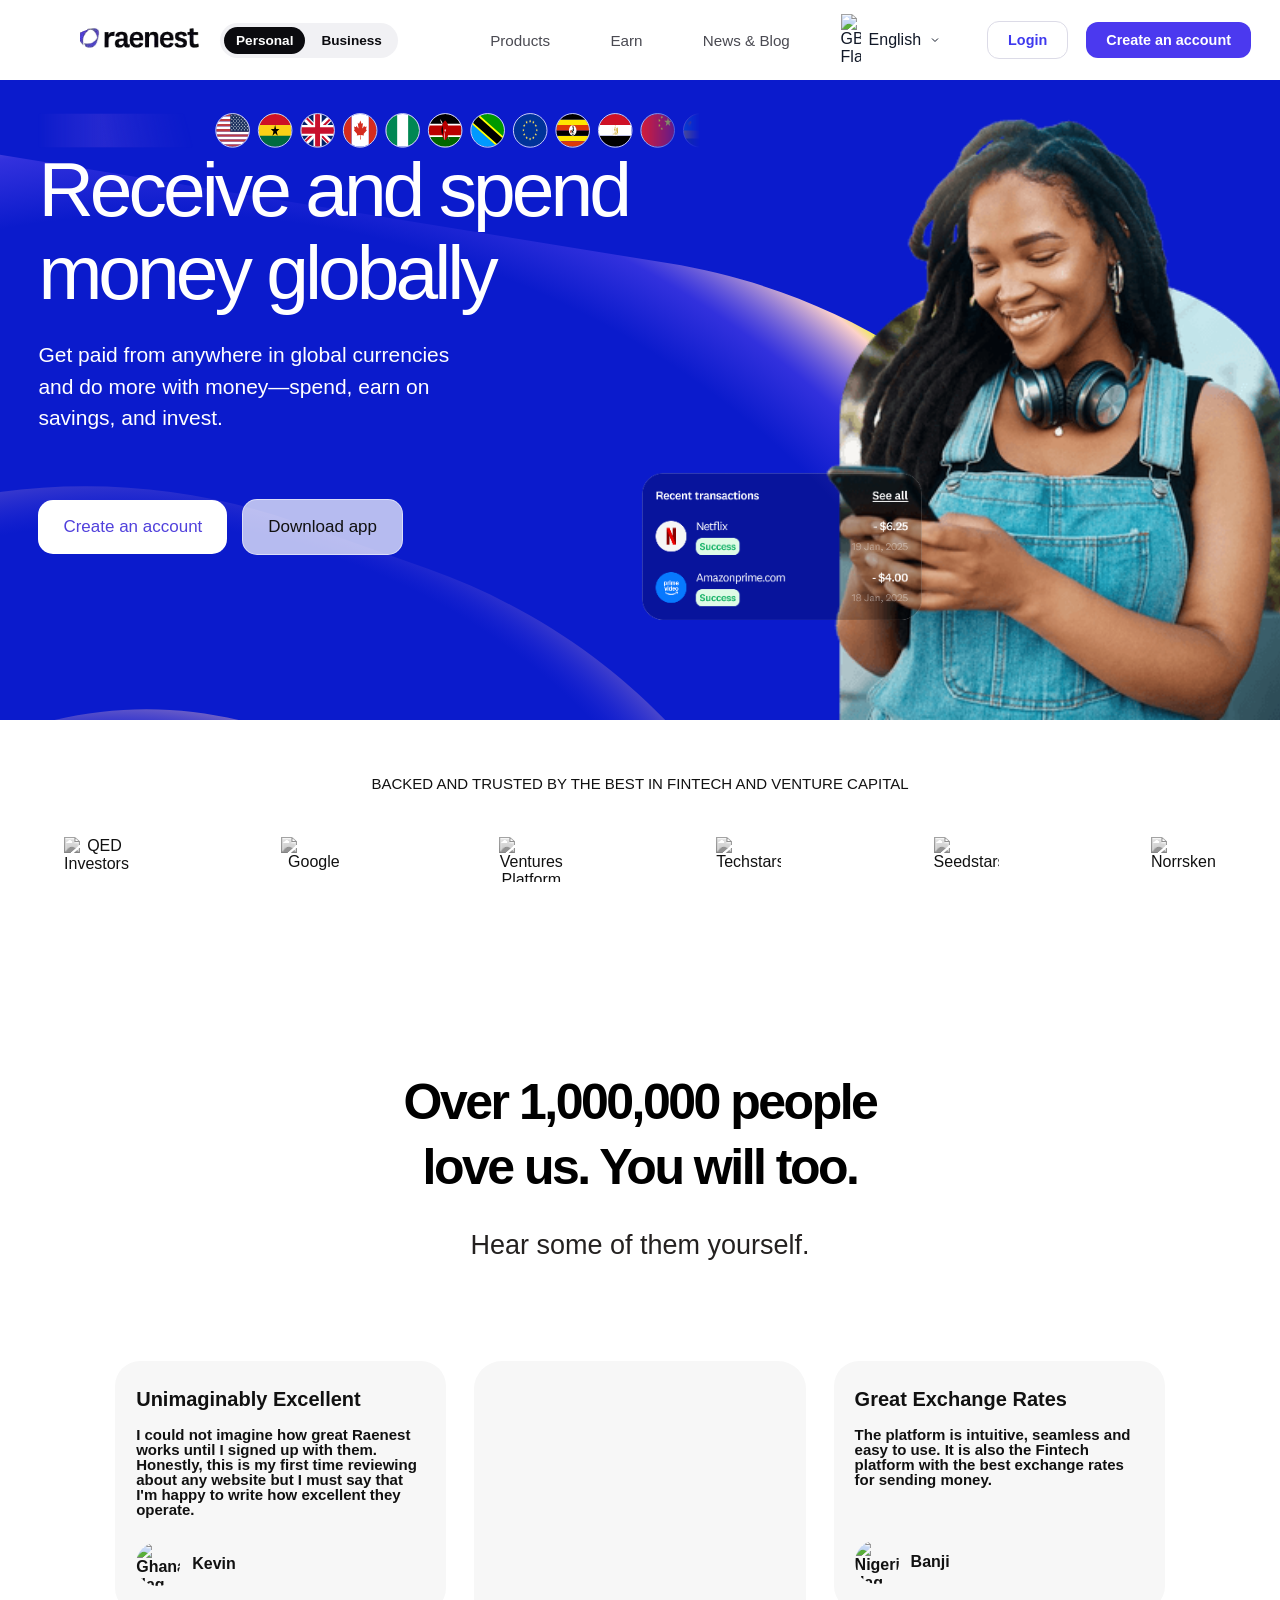
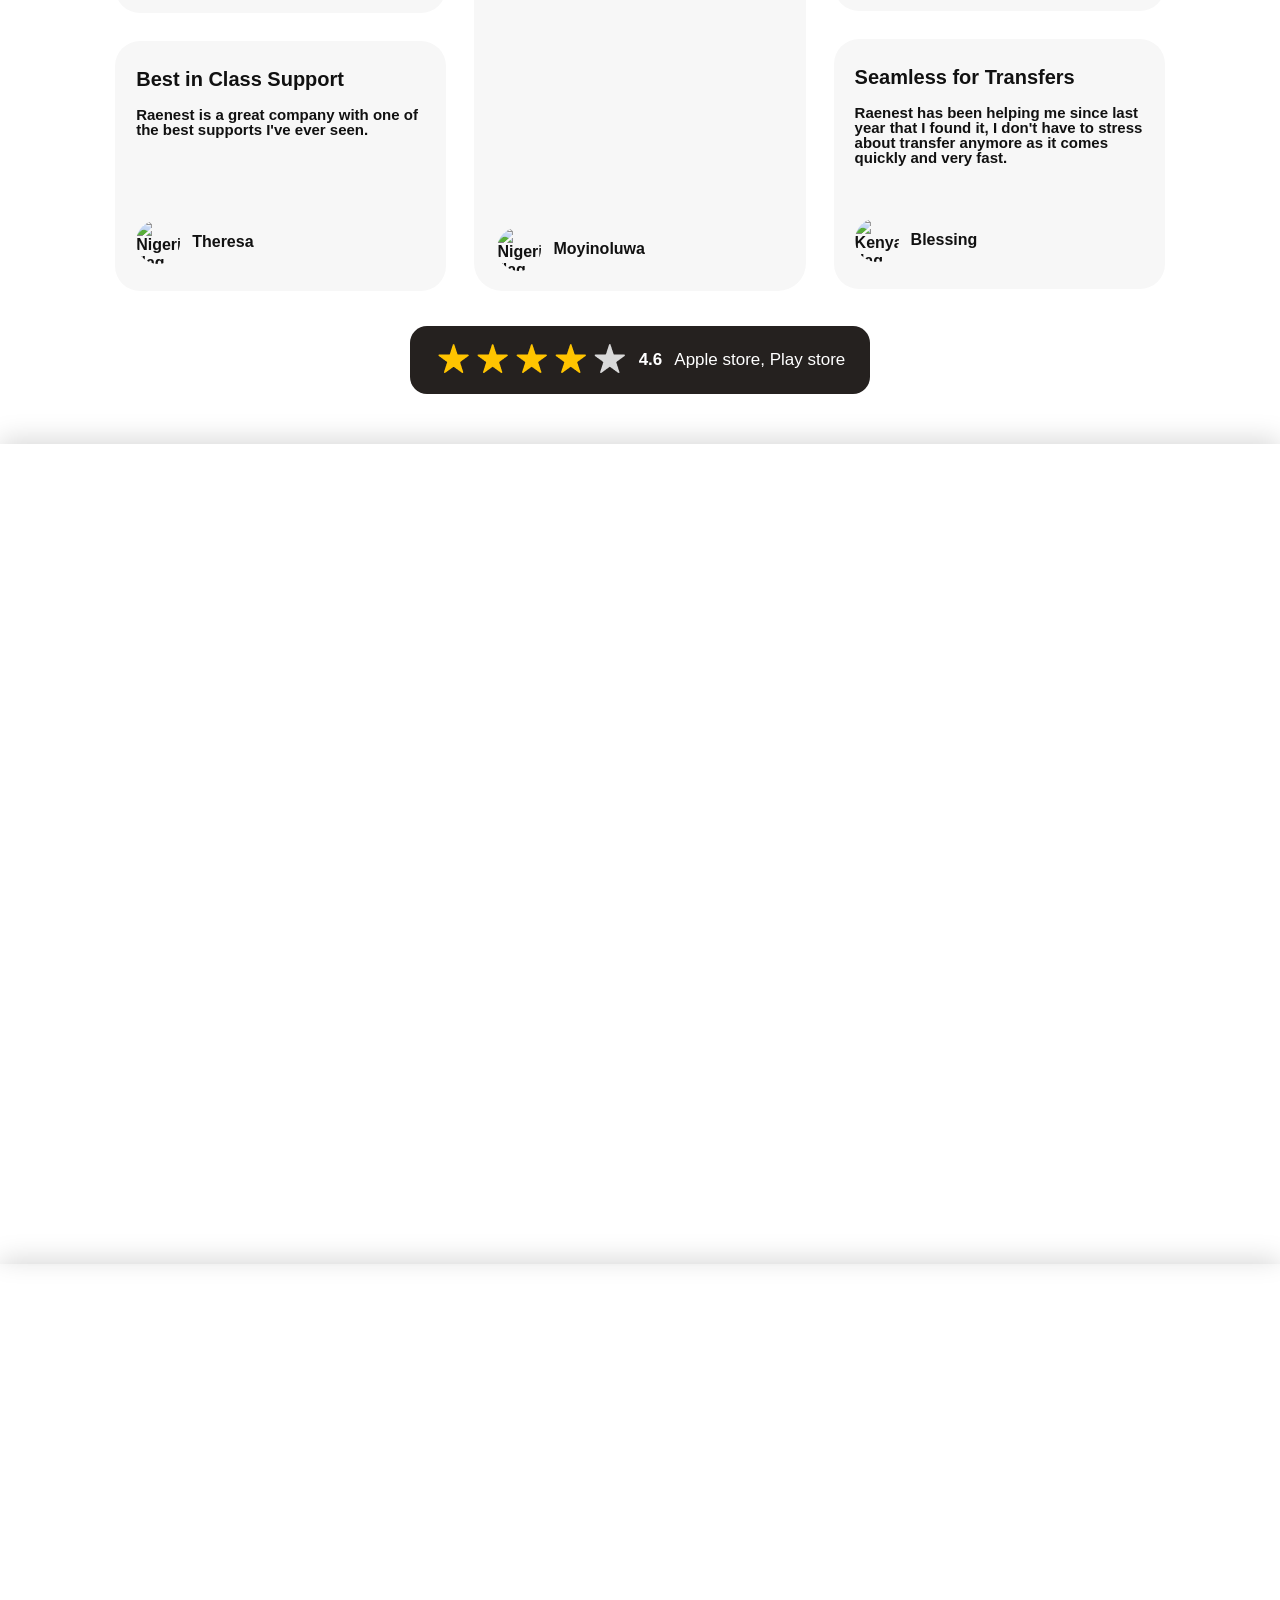
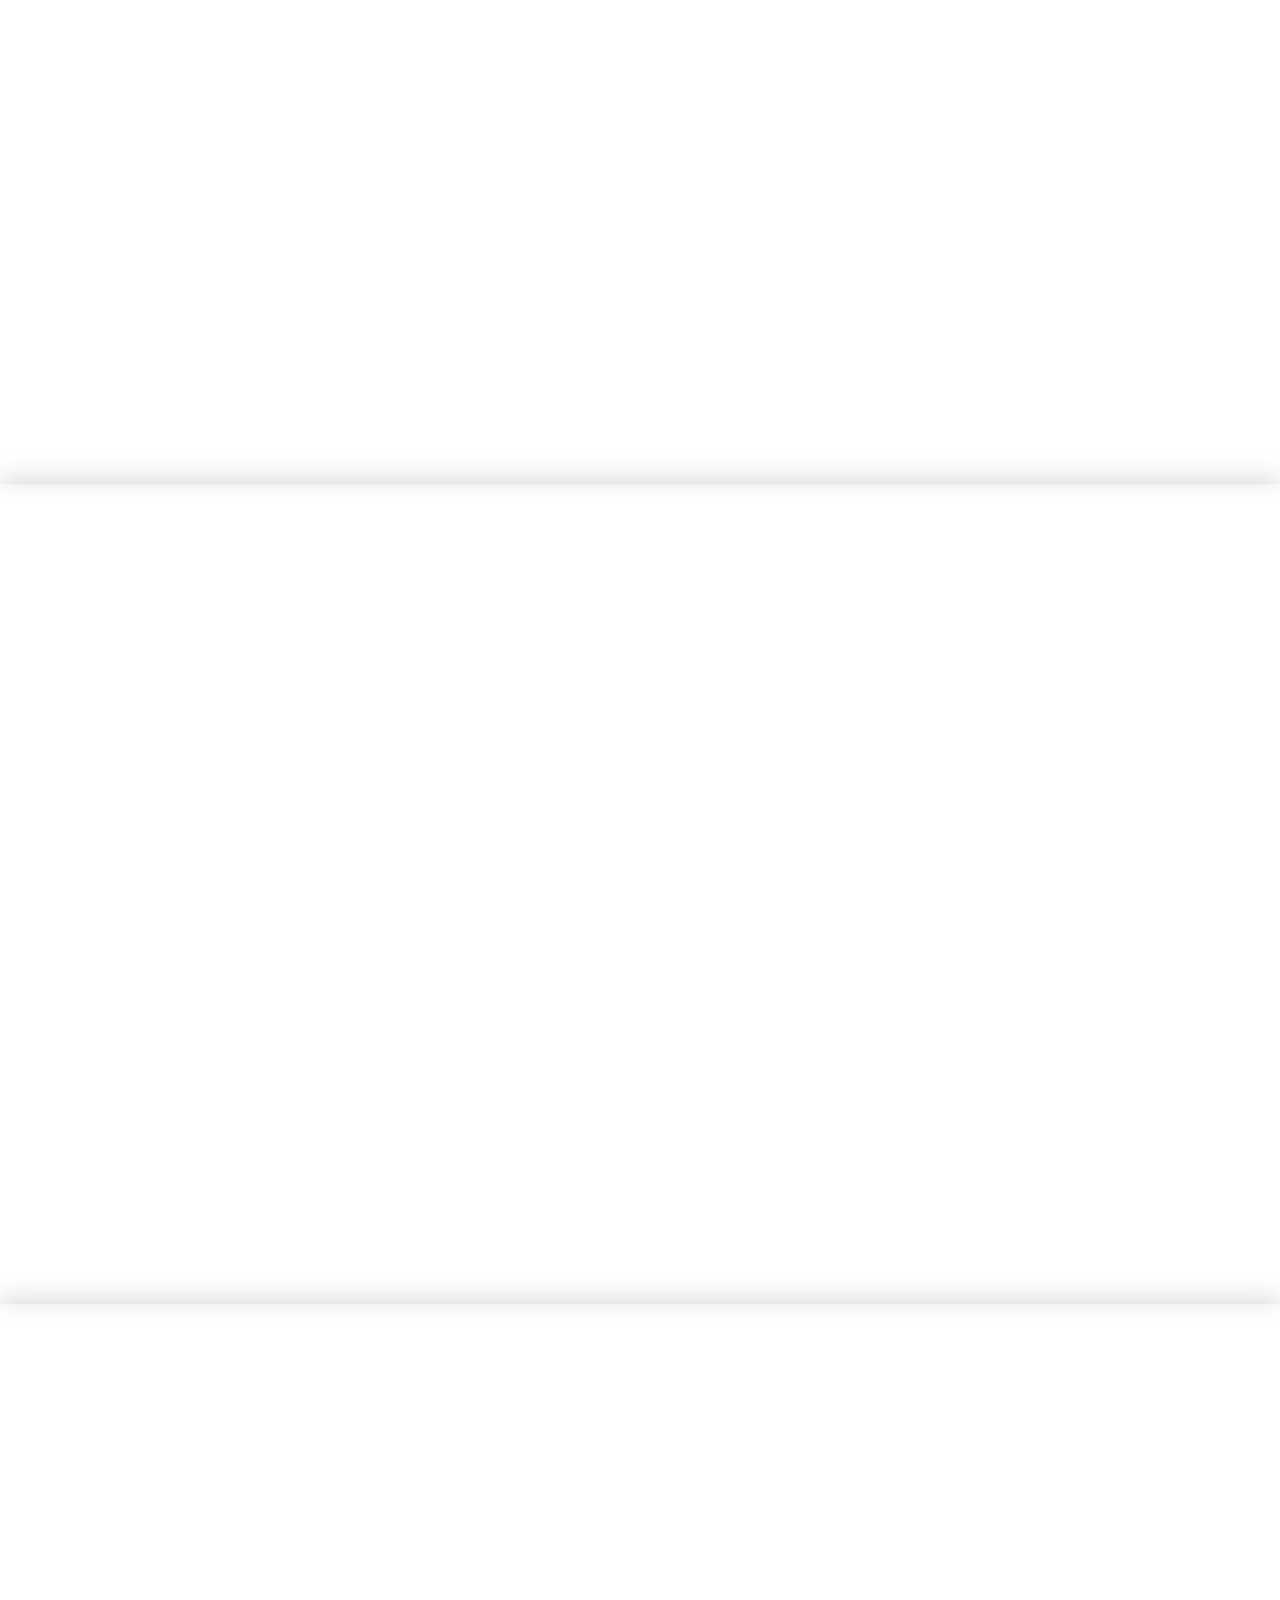
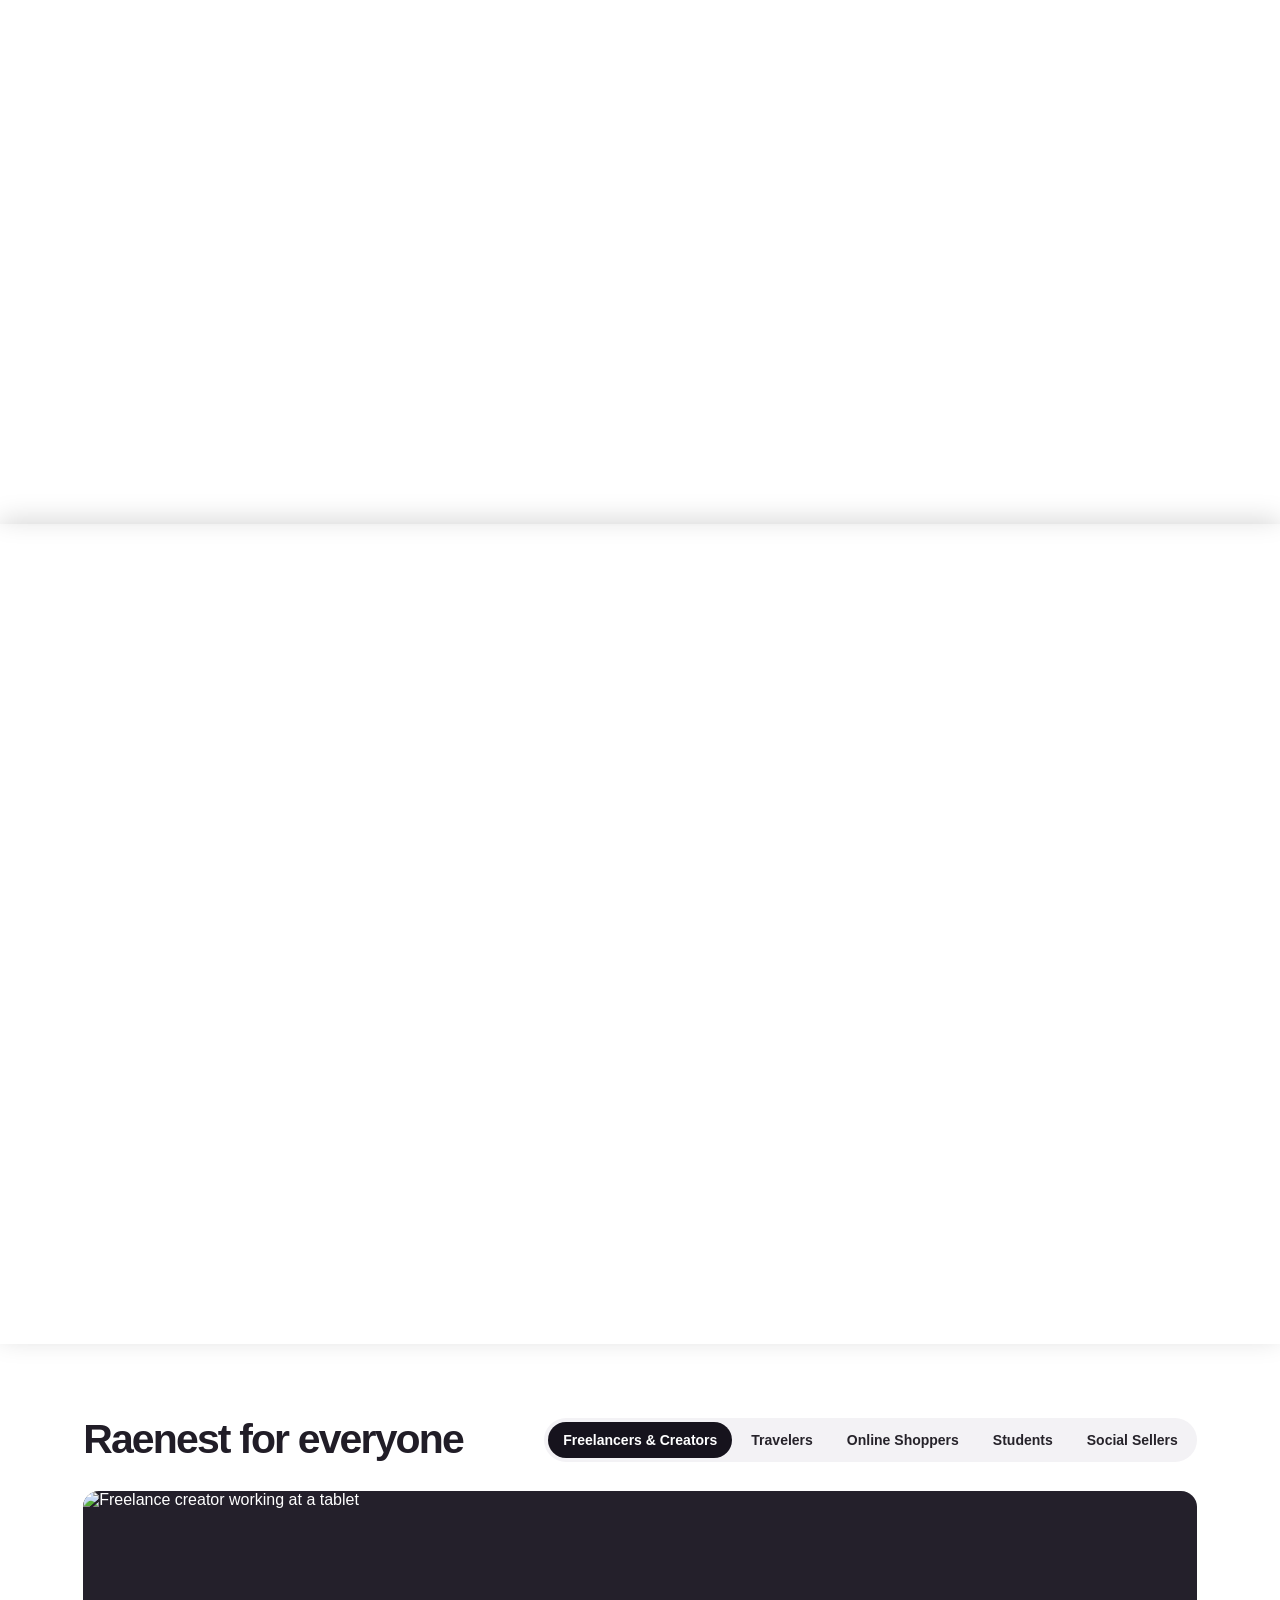
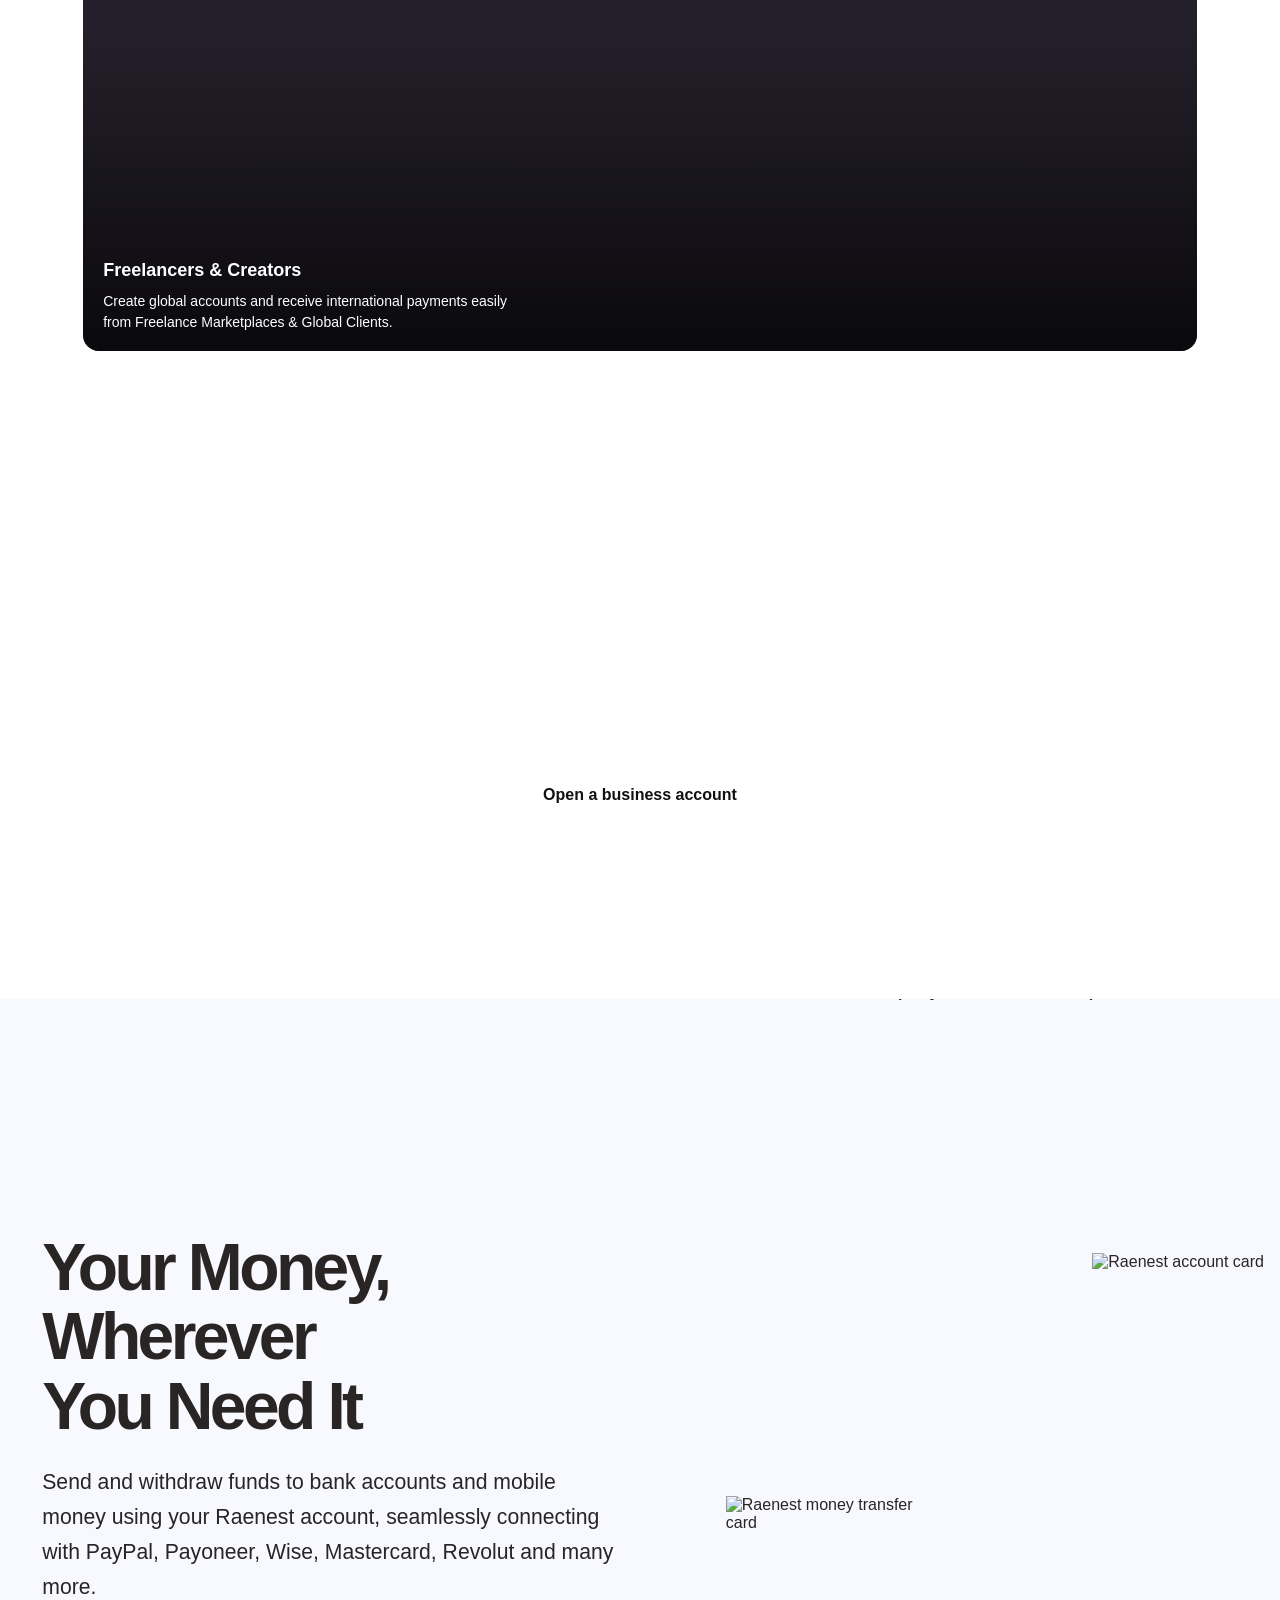
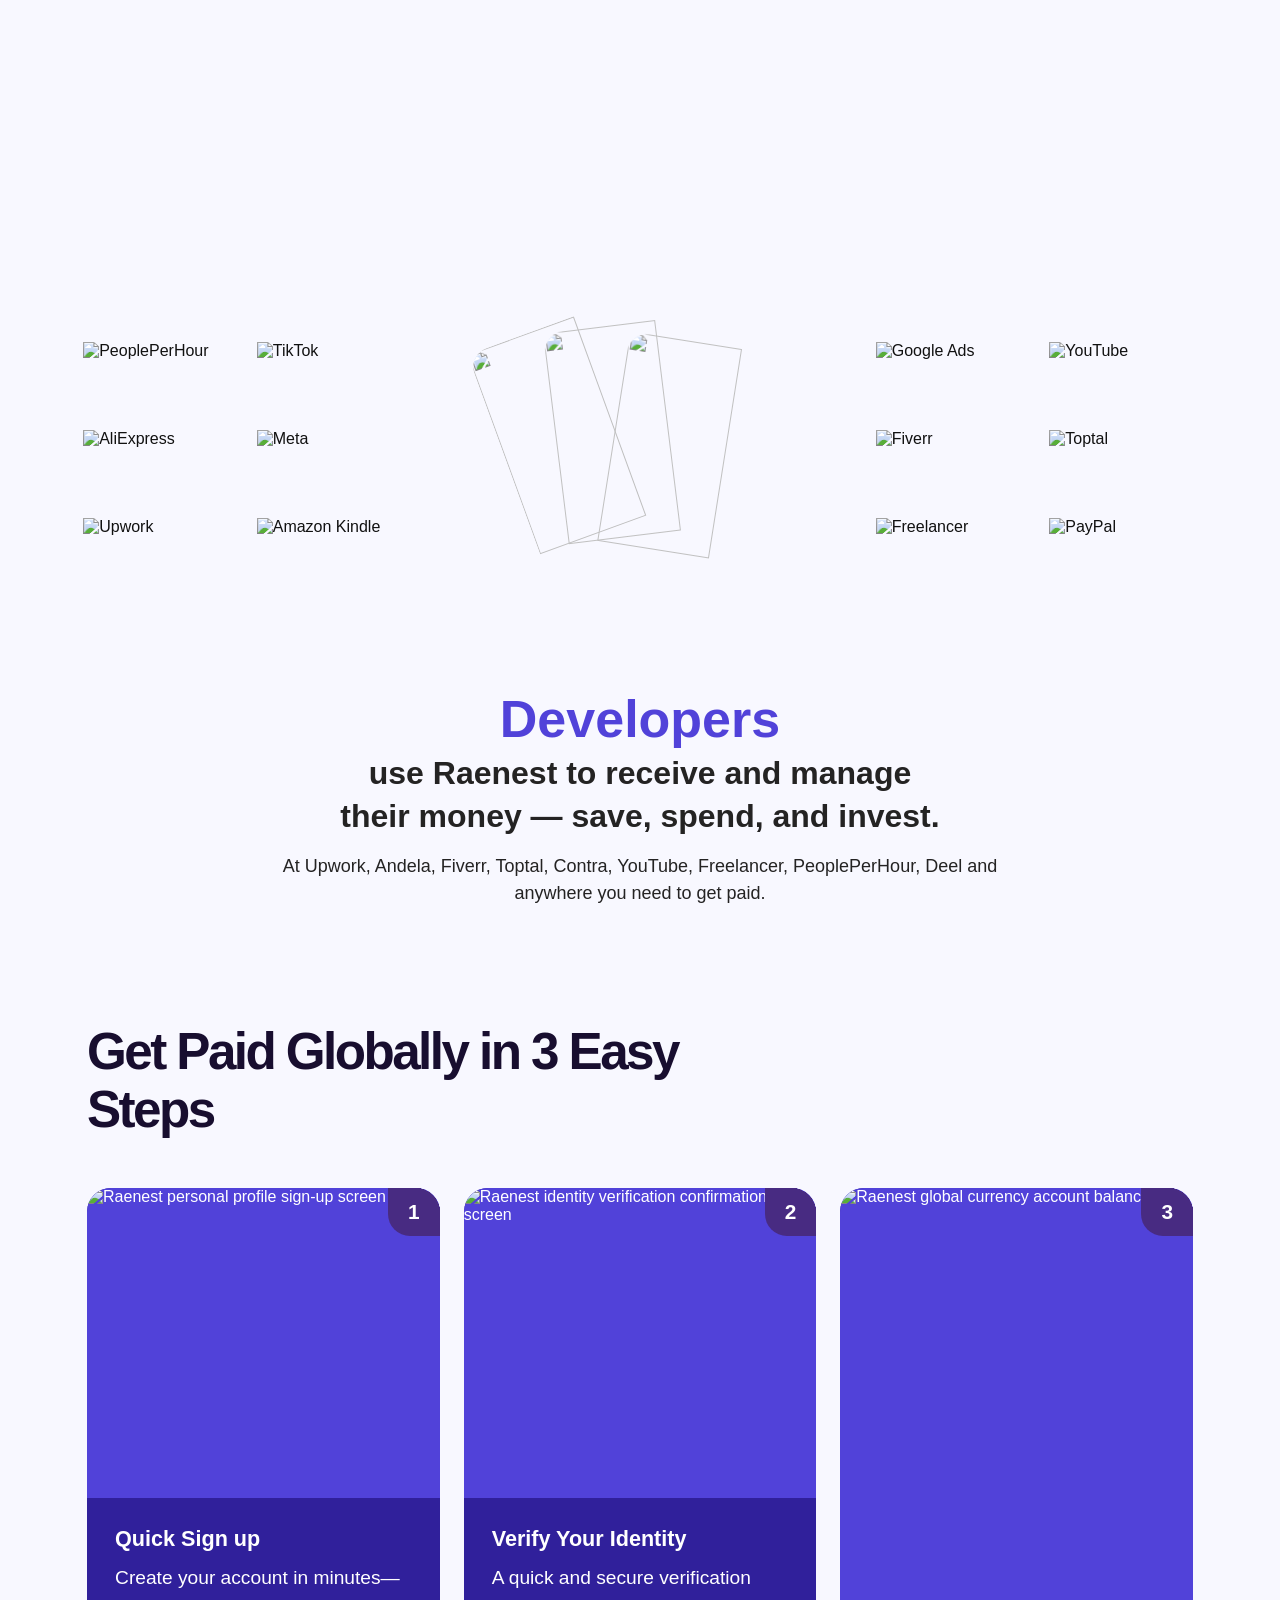
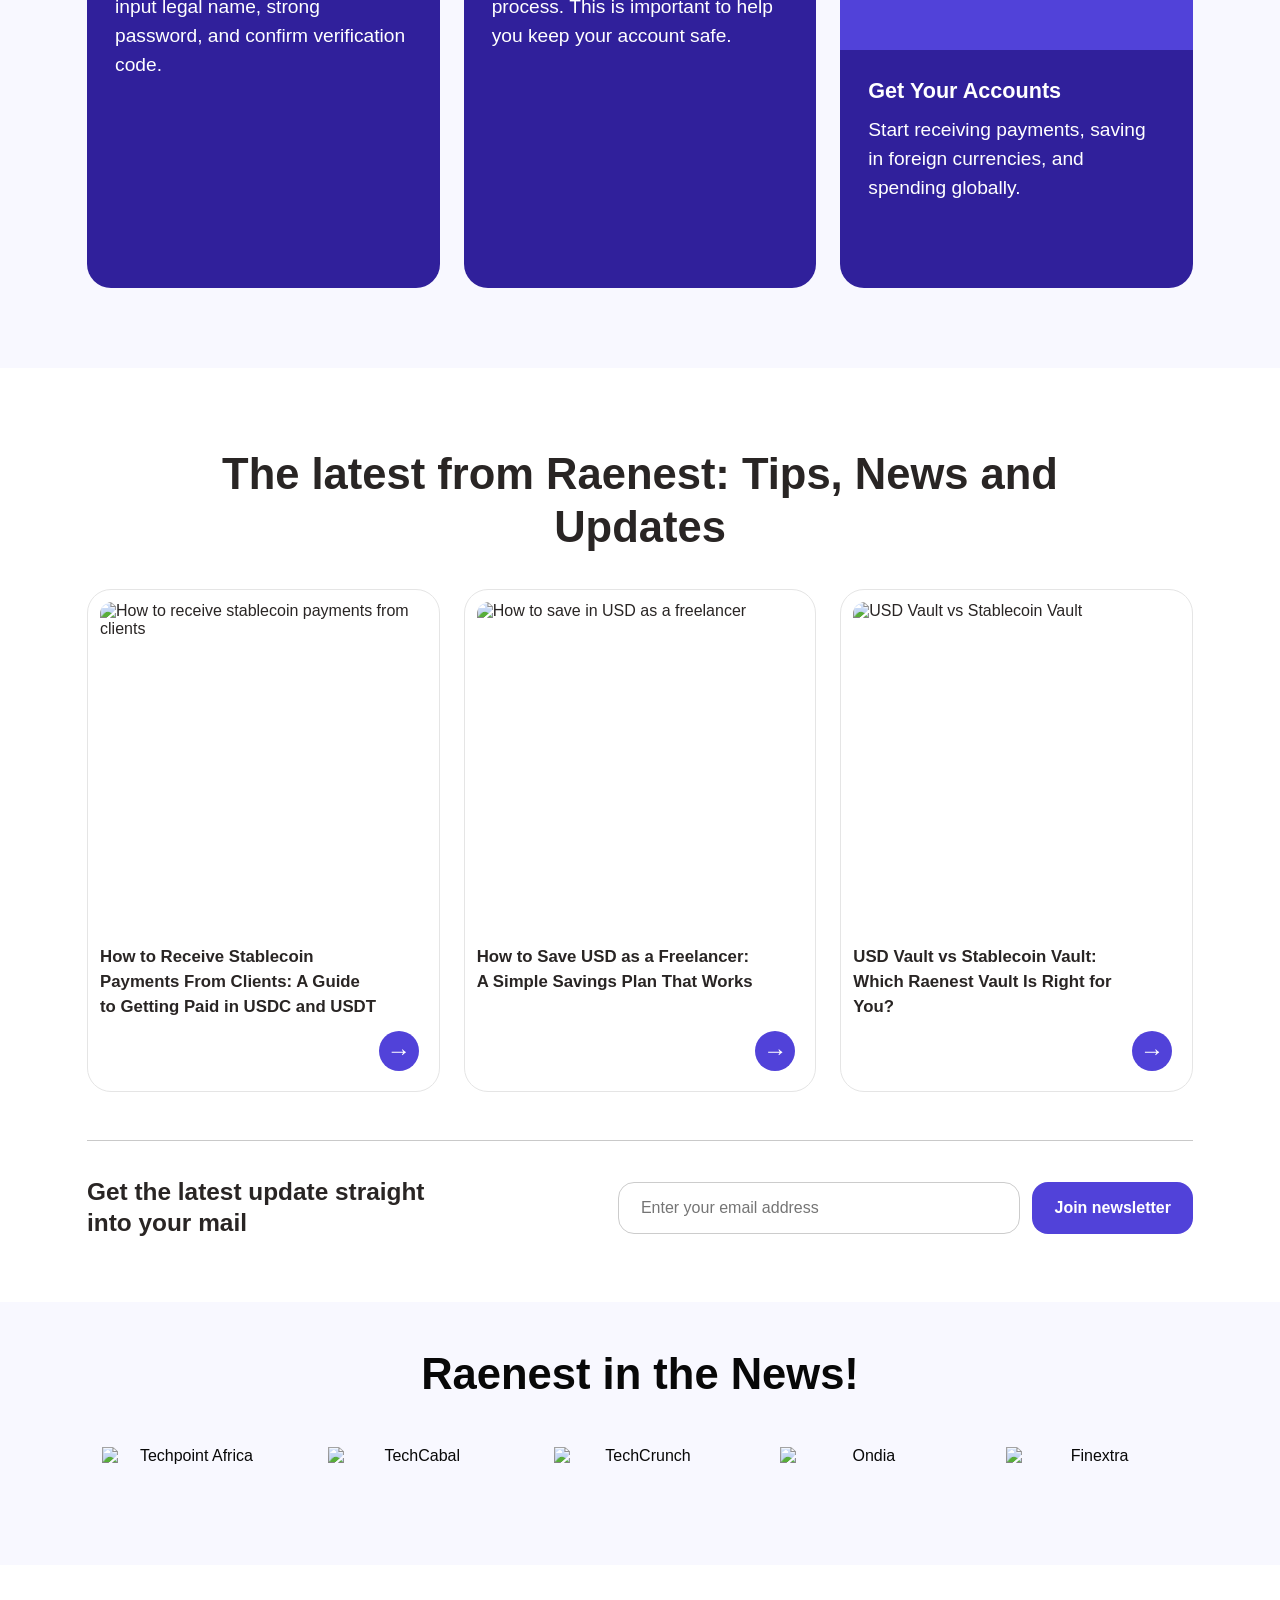
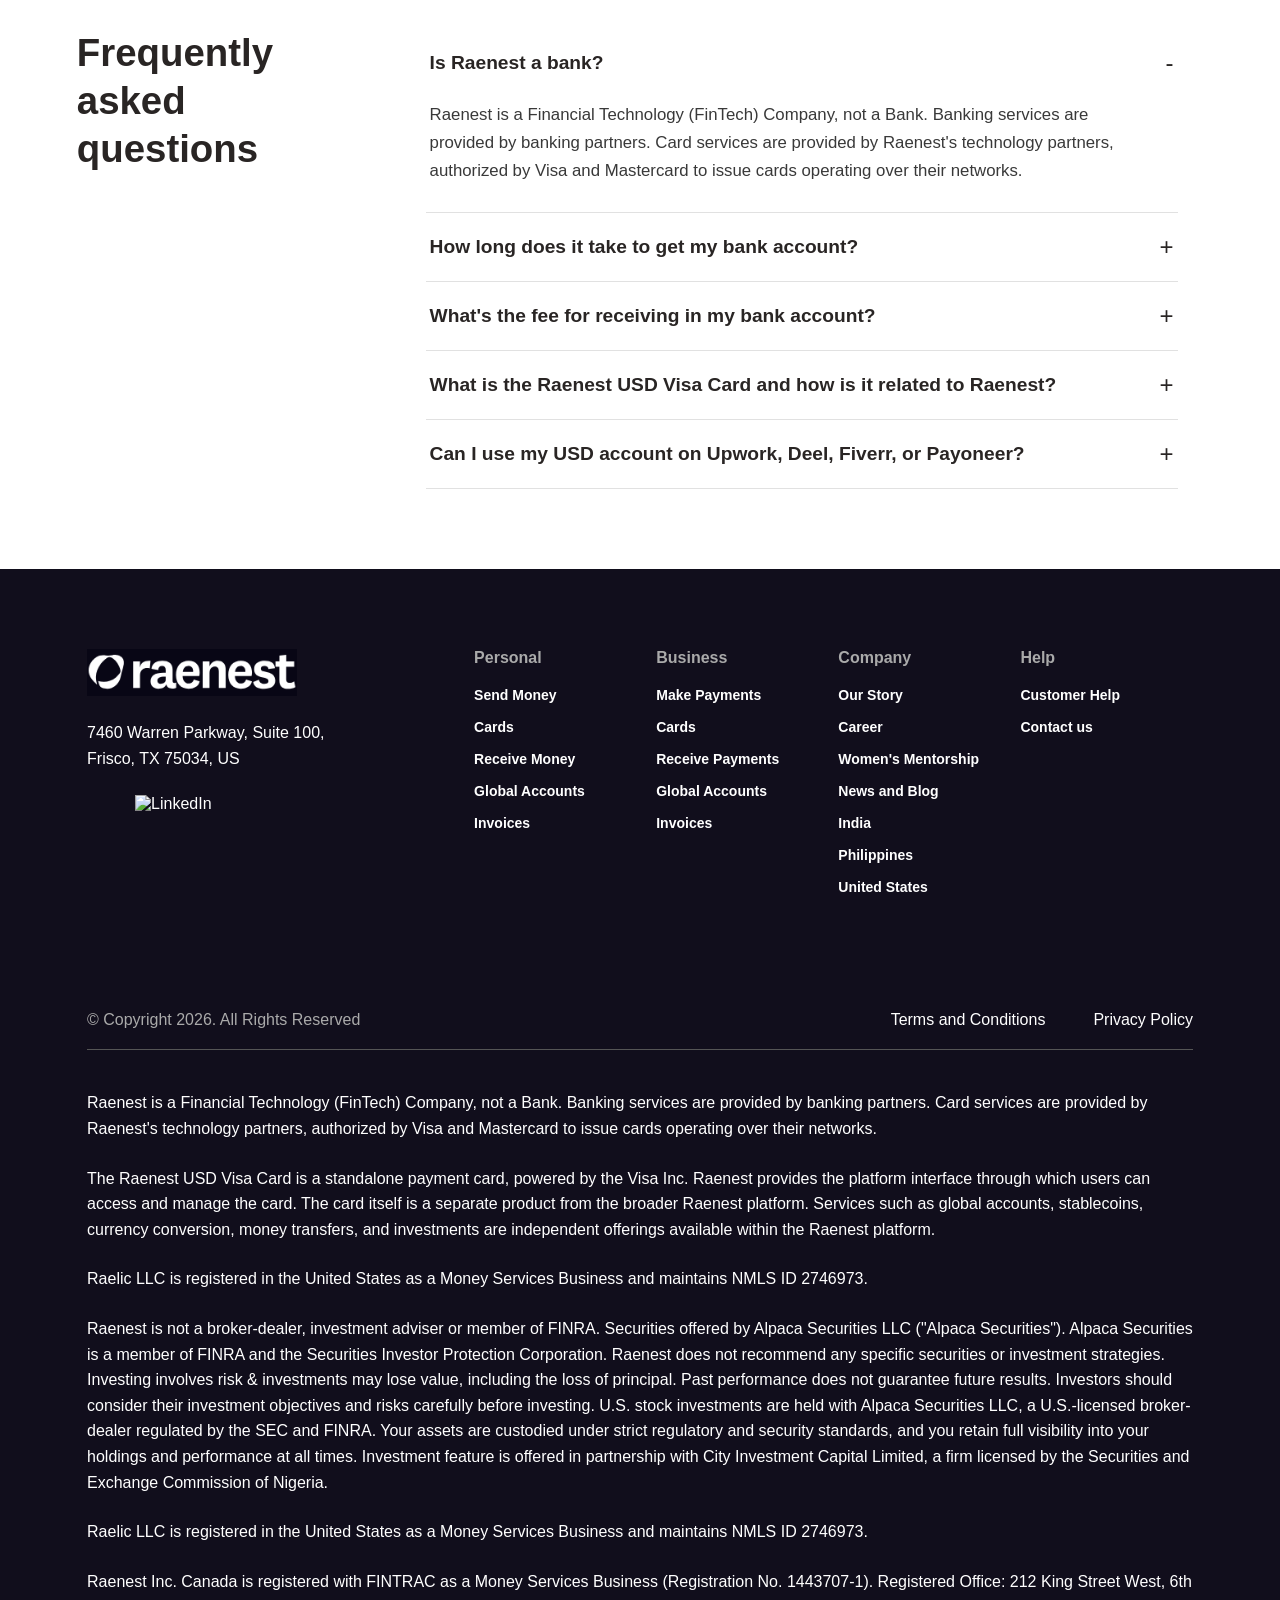
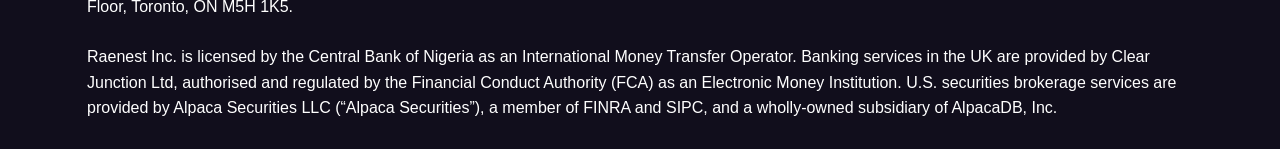
==== commit 0b8579ee: "latest commit" ====
--- a/index.html
+++ b/index.html
@@ -376,7 +376,7 @@
 
  <section class="money-section" aria-labelledby="money-title">
      <div class="money-copy">
-         <h2 id="money-title">Your Money,<br>Wherever You Need It</h2>
+         <h2 id="money-title">Your Money,<br>Wherever <br> You Need It</h2>
          <p>Send and withdraw funds to bank accounts and mobile money using your Raenest account, seamlessly connecting with PayPal, Payoneer, Wise, Mastercard, Revolut and many more.</p>
      </div>
      <div class="money-visual" aria-label="Raenest account on a phone with account and transfer cards">
@@ -518,6 +518,78 @@
         </div>
     </section>
 
+    <footer class="site-footer">
+        <div class="footer-main">
+            <div class="footer-brand">
+                <img class="footer-logo" src="Screenshot (4).png" alt="Raenest">
+                <p>7460 Warren Parkway, Suite 100,<br>Frisco, TX 75034, US</p>
+                <div class="footer-social-links" aria-label="Social media">
+                    <a href="#" aria-label="YouTube">
+                    <img src="ant-design--youtube-filled.svg" alt="YouTube">
+                    </a>
+                    <a href="#" aria-label="Instagram">
+                    <img src="line-md--instagram.svg" alt="Instagram">
+                    </a>
+                    <a href="#" aria-label="X">
+                    <img src="arcticons--x-twitter.svg" alt="X">
+                    </a>
+                    <a href="#" aria-label="LinkedIn">
+                    <img src="" alt="LinkedIn">
+                    </a>
+                </div>
+            </div>
+            <nav class="footer-links" aria-label="Footer navigation">
+                <div class="footer-link-column">
+                    <h2>Personal</h2>
+                    <a href="#">Send Money</a>
+                    <a href="#">Cards</a>
+                    <a href="#">Receive Money</a>
+                    <a href="#">Global Accounts</a>
+                    <a href="#">Invoices</a>
+                </div>
+                <div class="footer-link-column">
+                    <h2>Business</h2>
+                    <a href="#">Make Payments</a>
+                    <a href="#">Cards</a>
+                    <a href="#">Receive Payments</a>
+                    <a href="#">Global Accounts</a>
+                    <a href="#">Invoices</a>
+                </div>
+                <div class="footer-link-column">
+                    <h2>Company</h2>
+                    <a href="#">Our Story</a>
+                    <a href="#">Career</a>
+                    <a href="#">Women's Mentorship</a>
+                    <a href="#">News and Blog</a>
+                    <a href="#">India</a>
+                    <a href="#">Philippines</a>
+                    <a href="#">United States</a>
+                </div>
+                <div class="footer-link-column">
+                    <h2>Help</h2>
+                    <a href="#">Customer Help</a>
+                    <a href="#">Contact us</a>
+                </div>
+            </nav>
+        </div>
+        <div class="footer-bottom">
+            <p class="footer-copyright">© Copyright 2026. All Rights Reserved</p>
+            <div class="footer-legal-links">
+                <a href="#">Terms and Conditions</a>
+                <a href="#">Privacy Policy</a>
+            </div>
+        </div>
+        <div class="footer-disclaimers">
+            <p>Raenest is a Financial Technology (FinTech) Company, not a Bank. Banking services are provided by banking partners. Card services are provided by Raenest's technology partners, authorized by Visa and Mastercard to issue cards operating over their networks.</p>
+            <p>The Raenest USD Visa Card is a standalone payment card, powered by the Visa Inc. Raenest provides the platform interface through which users can access and manage the card. The card itself is a separate product from the broader Raenest platform. Services such as global accounts, stablecoins, currency conversion, money transfers, and investments are independent offerings available within the Raenest platform.</p>
+            <p>Raelic LLC is registered in the United States as a Money Services Business and maintains NMLS ID 2746973.</p>
+            <p>Raenest is not a broker-dealer, investment adviser or member of FINRA. Securities offered by Alpaca Securities LLC ("Alpaca Securities"). Alpaca Securities is a member of FINRA and the Securities Investor Protection Corporation. Raenest does not recommend any specific securities or investment strategies. Investing involves risk & investments may lose value, including the loss of principal. Past performance does not guarantee future results. Investors should consider their investment objectives and risks carefully before investing. U.S. stock investments are held with Alpaca Securities LLC, a U.S.-licensed broker-dealer regulated by the SEC and FINRA. Your assets are custodied under strict regulatory and security standards, and you retain full visibility into your holdings and performance at all times. Investment feature is offered in partnership with City Investment Capital Limited, a firm licensed by the Securities and Exchange Commission of Nigeria.</p>
+            <p>Raelic LLC is registered in the United States as a Money Services Business and maintains NMLS ID 2746973.</p>
+            <p>Raenest Inc. Canada is registered with FINTRAC as a Money Services Business (Registration No. 1443707-1). Registered Office: 212 King Street West, 6th Floor, Toronto, ON M5H 1K5.</p>
+            <p>Raenest Inc. is licensed by the Central Bank of Nigeria as an International Money Transfer Operator. Banking services in the UK are provided by Clear Junction Ltd, authorised and regulated by the Financial Conduct Authority (FCA) as an Electronic Money Institution. U.S. securities brokerage services are provided by Alpaca Securities LLC (“Alpaca Securities”), a member of FINRA and SIPC, and a wholly-owned subsidiary of AlpacaDB, Inc.</p>
+        </div>
+        
+    </footer>
 
 
 
--- a/projectse.css
+++ b/projectse.css
@@ -137,7 +137,6 @@
     border-radius: 12px;
 }
 
-
 .custom-dropdown-toggle::after {
   display: inline-block;
   margin-left: 0.255em;
@@ -261,6 +260,7 @@
     gap: 5px;
     animation: moveFlags 24s linear infinite;
 }
+
 .marquee {
     -webkit-mask-image: linear-gradient(
         to right,
@@ -1524,28 +1524,31 @@
 
 .money-phone {
     top: 0;
-    left: 80%;
-    right: -6%;
+    left: auto;
+    right: -12%;
     width: 100%;
+    object-fit: contain;
+    object-position: right center;
 
     height: 100%;
-    transform: translateX(-50%) scale(1.3);
+    transform-origin: right center;
+    transform: scale(1.5);
 }
 
 .money-card {
-    z-index: 1;
+    z-index: 2;
 }
 
 .money-card-account {
     top: 22%;
-    right: 8%;
+    right: -5%;
     width: 31%;
     height: 34%;
 }
 
 .money-card-transfer {
     bottom: 14%;
-    left: 8%;
+    left: 12%;
     width: 36%;
     height: 23%;
 }
@@ -2144,4 +2147,107 @@
     .press-logos img {
         width: calc(50% - 18px);
     }
-}+}
+
+.site-footer {
+    padding: 80px 6.8% 28px;
+    background-image: url('footer-pattern.svg');
+    background-repeat: no-repeat;
+    background-size: auto;
+    background: #110e1c;
+    color: #fff;
+}
+
+.footer-main {
+    display: flex;
+    justify-content: space-between;
+    gap: 48px;
+    padding-bottom: 96px;
+}
+
+.footer-brand {
+    width: 30%;
+}
+
+.footer-logo {
+    display: block;
+    width: 210px;
+    height: auto;
+    margin-bottom: 24px;
+}
+
+.footer-brand p {
+    margin: 0;
+    line-height: 1.6;
+}
+
+.footer-social-links {
+    display: flex;
+    flex-wrap: wrap;
+    gap: 16px;
+    margin-top: 24px;
+}
+
+.footer-social-links a,
+.footer-link-column a,
+.footer-legal-links a {
+    color: #fff;
+    text-decoration: none;
+}
+
+.footer-links {
+    display: flex;
+    justify-content: space-between;
+    width: 65%;
+}
+
+.footer-link-column {
+    display: flex;
+    width: 24%;
+    flex-direction: column;
+    align-items: flex-start;
+    gap: 16px;
+}
+
+.footer-link-column h2 {
+    margin: 0 0 4px;
+    color: #aaa;
+    font-size: 16px;
+    font-weight: 600;
+}
+
+.footer-link-column a {
+    font-size: 14px;
+    font-weight: 600;
+}
+
+.footer-bottom {
+    display: flex;
+    align-items: center;
+    justify-content: space-between;
+    gap: 24px;
+    padding: 20px 0;
+    border-bottom: 1px solid #555;
+}
+
+.footer-copyright {
+    margin: 0;
+    color: #aaa;
+}
+
+.footer-legal-links {
+    display: flex;
+    gap: 48px;
+}
+
+.footer-disclaimers {
+    display: flex;
+    flex-direction: column;
+    gap: 24px;
+    padding-top: 40px;
+    line-height: 1.6;
+}
+
+.footer-disclaimers p {
+    margin: 0;
+}
